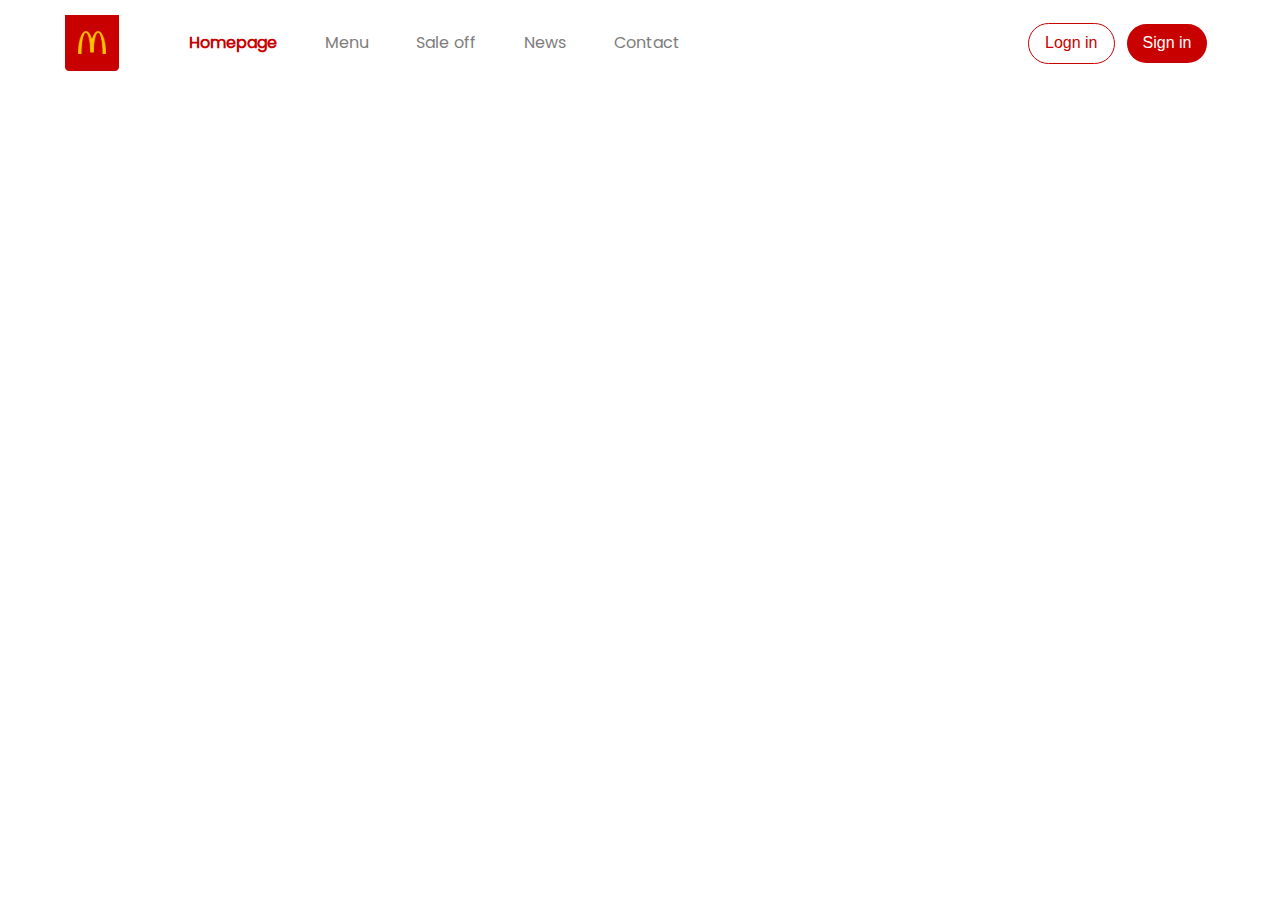
==== index.html @ e1865ab4 "start project Food_Delivery and setup and develop navigation" ====
<!DOCTYPE html>
<html lang="en">
    <head>
        <meta charset="UTF-8" />
        <meta name="viewport" content="width=device-width, initial-scale=1.0" />
        <link rel="stylesheet" href="./styles/main.css" />
        <title>Food Delivery</title>
    </head>
    <body>
        <header class="header containter_site">
            <div class="container_navigation">
                <div class="logo">
                    <a href="index.html">
                        <img src="./images/lgo.svg" alt="">
                    </a>
                </div>
                <nav class="menu">
                    <ul>
                        <li><a href="#">Homepage</a></li>
                        <li><a href="#">Menu</a></li>
                        <li><a href="#">Sale off</a></li>
                        <li><a href="#">News</a></li>
                        <li><a href="#">Contact</a></li>
                    </ul>
                    <div class="menu_mobile">
                        <input type="checkbox" id="menu_checkbox" hidden >
                        <label for="menu_checkbox">
                            <div class="menu_icon">
                                <img src="./images/Burger.svg" alt="">
                            </div>
                            <div class="menu_icon">
                                <img  width="35" height="35"  src="./images/cross .svg" alt="">
                            </div>
                            <ul>
                                <li><a href="#">Homepage</a></li>
                                <li><a href="#">Menu</a></li>
                                <li><a href="#">Sale off</a></li>
                                <li><a href="#">News</a></li>
                                <li><a href="#">Contact</a></li>
                            </ul>
                        </label>
                    </div>
                </nav>
                <div class="lognIn_container">
                    <button><a href="#">Logn in</a></button>
                    <button><a href="#">Sign in</a></button>
                </div>
            </div>

            
        </header>
        <main class="main">

        </main>
        <footer class="footer">

        </footer>
    </body>
</html>
---- styles/main.css ----
@import url(../fonts/Poppins/font.css);
@import url(./reset.css);
@import url(./variables.css);
@import url(./header.css);
@import url(./media..css);
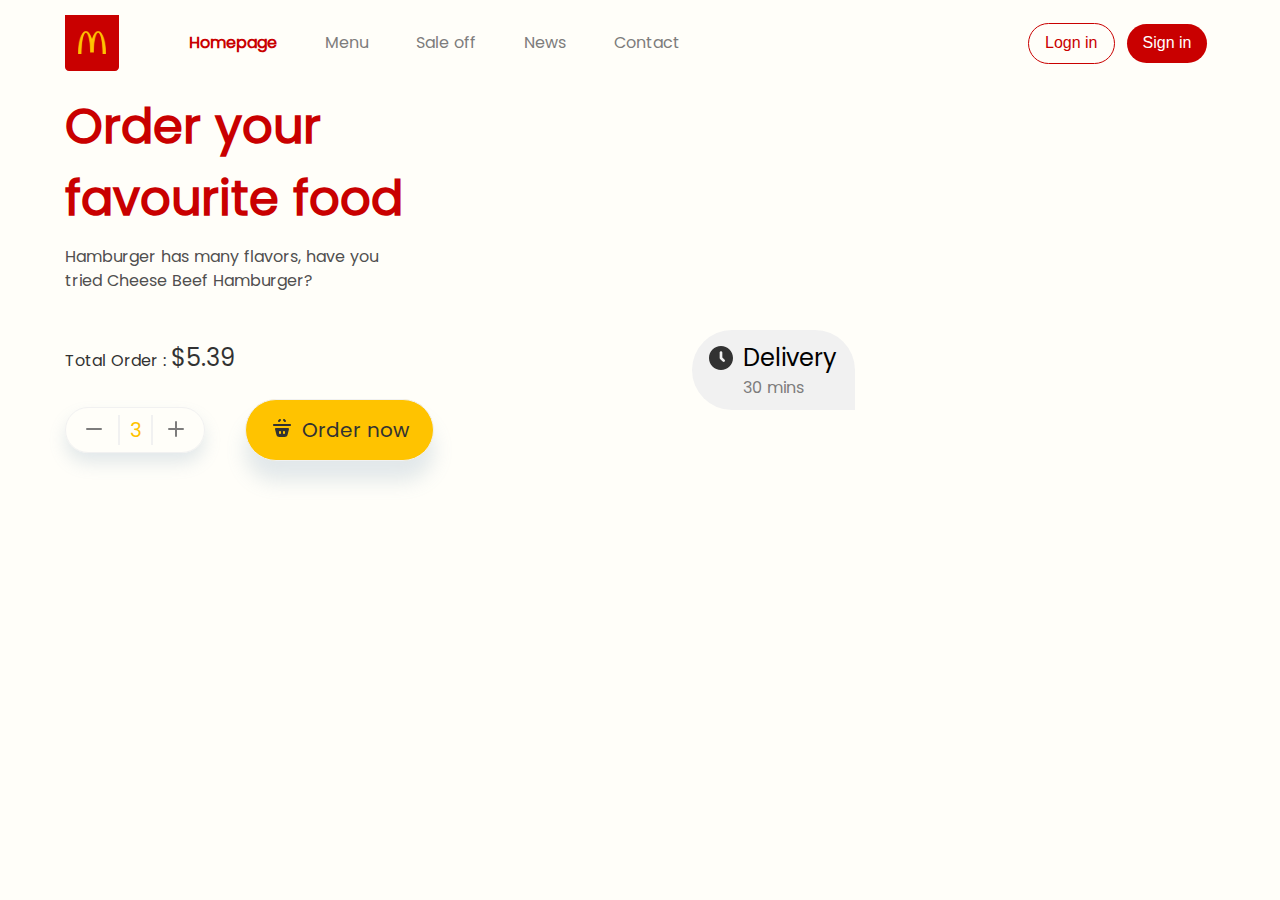
==== commit 2880f6f0: "develop header-main" ====
--- a/index.html
+++ b/index.html
@@ -11,7 +11,7 @@
             <div class="container_navigation">
                 <div class="logo">
                     <a href="index.html">
-                        <img src="./images/lgo.svg" alt="">
+                        <img src="./images/lgo.svg" alt="" />
                     </a>
                 </div>
                 <nav class="menu">
@@ -23,13 +23,17 @@
                         <li><a href="#">Contact</a></li>
                     </ul>
                     <div class="menu_mobile">
-                        <input type="checkbox" id="menu_checkbox" hidden >
+                        <input type="checkbox" id="menu_checkbox" hidden />
                         <label for="menu_checkbox">
                             <div class="menu_icon">
-                                <img src="./images/Burger.svg" alt="">
+                                <img src="./images/Burger.svg" alt="" />
                             </div>
                             <div class="menu_icon">
-                                <img  width="35" height="35"  src="./images/cross .svg" alt="">
+                                <img
+                                    width="35"
+                                    height="35"
+                                    src="./images/cross .svg"
+                                    alt="" />
                             </div>
                             <ul>
                                 <li><a href="#">Homepage</a></li>
@@ -46,14 +50,105 @@
                     <button><a href="#">Sign in</a></button>
                 </div>
             </div>
+            <div class="hero">
+                <div class="hero_left">
+                    <div>
+                        <h1>Order your favourite food</h1>
+                        <h3>
+                            Hamburger has many flavors, have you tried Cheese Beef
+                            Hamburger?
+                        </h3>
+                    </div>
+                    <div>
+                        <div class="total-order">
+                            <h4>Total Order : <b>$5.39</b></h4>
+                        </div>
+                        <div>
+                            <div class="ammount">
+                                <button>
+                                    <img
+                                        width="24px"
+                                        height="24px"
+                                        src="./images/minus.svg"
+                                        alt="" />
+                                </button>
+                                <h6>3</h6>
+                                <button>
+                                    <img
+                                        width="24px"
+                                        height="24px"
+                                        src="./images/plus.svg"
+                                        alt="" />
+                                </button>
+                            </div>
+                            <div class="order-now">
+                                <div>
+                                    <img
+                                        width="24px"
+                                        height="24px"
+                                        src="./images/Shopping Basket.svg"
+                                        alt="" />
+                                </div>
+                                <div><h6>Order now</h6></div>
+                            </div>
+                        </div>
+                    </div>
+                </div>
 
-            
+                <div class="hero_right">
+                    <div><img src="./images/big_burger.svg" alt="" /></div>
+                    <div class="delivery">
+                        <div>
+                            <div>
+                                <img
+                                    width="24px"
+                                    height="24px"
+                                    src="./images/Shape.svg"
+                                    alt="" />
+                            </div>
+                            <h4>Delivery</h4>
+                            <h6>30 mins</h6>
+                        </div>
+                    </div>
+                </div>
+
+                <div class="mobile_header">
+                    <div class="total-order">
+                        <h4>Total Order : <b>$5.39</b></h4>
+                    </div>
+                    <div>
+                        <div class="ammount">
+                            <button>
+                                <img
+                                    width="24px"
+                                    height="24px"
+                                    src="./images/minus.svg"
+                                    alt="" />
+                            </button>
+                            <h6>3</h6>
+                            <button>
+                                <img
+                                    width="24px"
+                                    height="24px"
+                                    src="./images/plus.svg"
+                                    alt="" />
+                            </button>
+                        </div>
+                        <div class="order-now">
+                            <div>
+                                <img
+                                    width="24px"
+                                    height="24px"
+                                    src="./images/Shopping Basket.svg"
+                                    alt="" />
+                            </div>
+                            <div><h6>Order now</h6></div>
+                        </div>
+                    </div>
+                </div>
+            </div>
         </header>
-        <main class="main">
-
-        </main>
-        <footer class="footer">
-
-        </footer>
+        <main class="main"></main>
+        <footer class="footer"></footer>
     </body>
 </html>
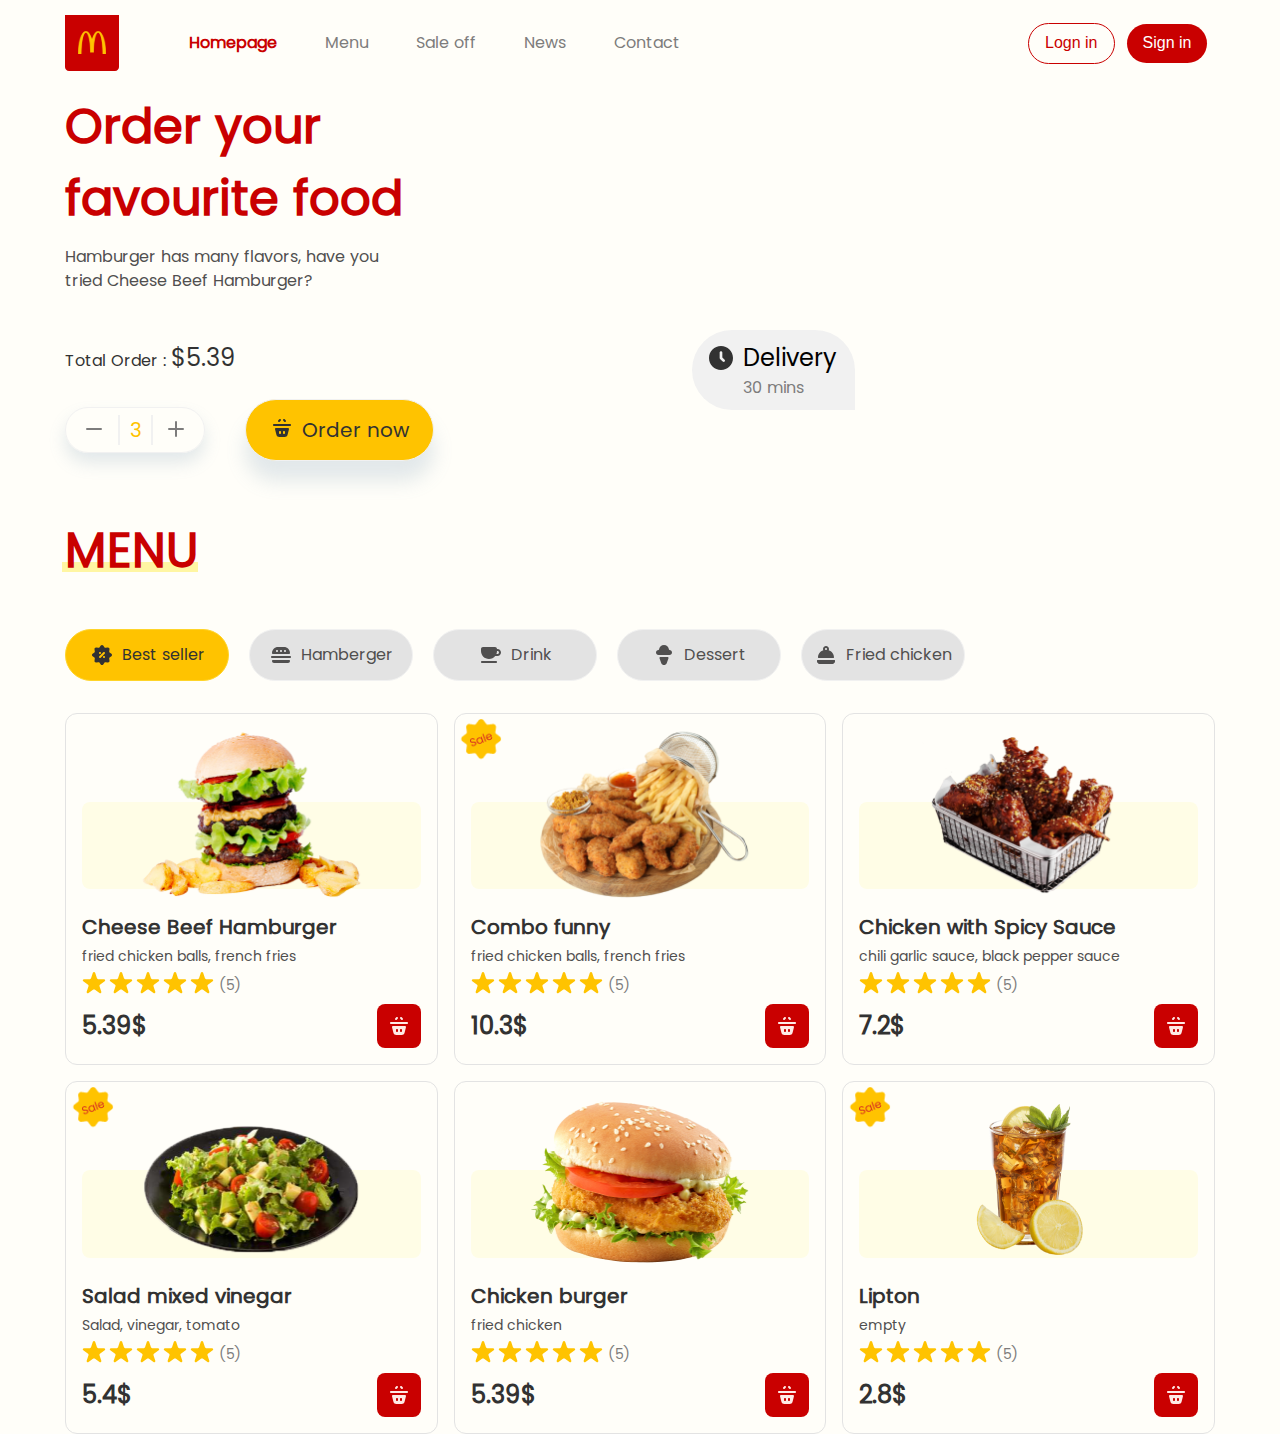
==== commit 8d61ac0e: "develop main title and food_carts" ====
--- a/index.html
+++ b/index.html
@@ -148,7 +148,272 @@
                 </div>
             </div>
         </header>
-        <main class="main"></main>
+
+        <main class="main containter_site">
+            <div class="main_title">
+                <h4>Menu</h4>
+                <div class="border-ef-for-main-title"></div>
+            </div>
+            <div class="main_category">
+                <div class="category_item category_item_active">
+                    <svg
+                        width="24"
+                        height="24"
+                        viewBox="0 0 24 24"
+                        fill="none"
+                        xmlns="http://www.w3.org/2000/svg">
+                        <path
+                            fill-rule="evenodd"
+                            clip-rule="evenodd"
+                            d="M13.2193 2.60795C12.607 1.80052 11.3932 1.80052 10.781 2.60795L9.40692 4.42007C9.18858 4.70802 8.83187 4.85577 8.47387 4.80655L6.22093 4.49678C5.21707 4.35876 4.35876 5.21707 4.49678 6.22092L4.80655 8.47387C4.85577 8.83187 4.70802 9.18858 4.42007 9.40692L2.60795 10.781C1.80052 11.3932 1.80052 12.607 2.60795 13.2193L4.42007 14.5933C4.70802 14.8116 4.85577 15.1683 4.80655 15.5263L4.49678 17.7793C4.35876 18.7831 5.21707 19.6415 6.22092 19.5034L8.47387 19.1937C8.83187 19.1444 9.18858 19.2922 9.40691 19.5801L10.781 21.3923C11.3932 22.1997 12.607 22.1997 13.2193 21.3923L14.5933 19.5801C14.8116 19.2922 15.1683 19.1444 15.5263 19.1937L17.7793 19.5034C18.7831 19.6415 19.6415 18.7831 19.5034 17.7793L19.1937 15.5263C19.1444 15.1683 19.2922 14.8116 19.5801 14.5933L21.3923 13.2193C22.1997 12.607 22.1997 11.3932 21.3923 10.781L19.5801 9.40692C19.2922 9.18858 19.1444 8.83187 19.1937 8.47387L19.5034 6.22092C19.6415 5.21707 18.7831 4.35876 17.7793 4.49678L15.5263 4.80655C15.1683 4.85577 14.8116 4.70802 14.5933 4.42007L13.2193 2.60795ZM14.7071 9.2929C14.3166 8.90237 13.6834 8.90237 13.2929 9.2929L9.29289 13.2929C8.90237 13.6834 8.90237 14.3166 9.29289 14.7071C9.68342 15.0976 10.3166 15.0976 10.7071 14.7071L14.7071 10.7071C15.0976 10.3166 15.0976 9.68342 14.7071 9.2929ZM10 11C9.44772 11 9 10.5523 9 10C9 9.44772 9.44772 9 10 9C10.5523 9 11 9.44772 11 10C11 10.5523 10.5523 11 10 11ZM14 15C14.5523 15 15 14.5523 15 14C15 13.4477 14.5523 13 14 13C13.4477 13 13 13.4477 13 14C13 14.5523 13.4477 15 14 15Z"
+                            fill="#323232" />
+                    </svg>
+                    <h5>Best seller</h5>
+                </div>
+                <div class="category_item">
+                    <svg
+                        width="24"
+                        height="24"
+                        viewBox="0 0 24 24"
+                        fill="none"
+                        xmlns="http://www.w3.org/2000/svg">
+                        <path
+                            d="M2 14C2 13.4477 2.44772 13 3 13H21C21.5523 13 22 13.4477 22 14C22 14.5523 21.5523 15 21 15H3C2.44772 15 2 14.5523 2 14Z"
+                            fill="#504F4F" />
+                        <path
+                            fill-rule="evenodd"
+                            clip-rule="evenodd"
+                            d="M3 10C3 6.68629 5.68629 4 9 4H15C18.3137 4 21 6.68629 21 10C21 10.5523 20.5523 11 20 11H4C3.44772 11 3 10.5523 3 10ZM9 8C9 8.55228 8.55228 9 8 9C7.44772 9 7 8.55228 7 8C7 7.44772 7.44772 7 8 7C8.55228 7 9 7.44772 9 8ZM12 9C12.5523 9 13 8.55228 13 8C13 7.44772 12.5523 7 12 7C11.4477 7 11 7.44772 11 8C11 8.55228 11.4477 9 12 9ZM17 8C17 8.55228 16.5523 9 16 9C15.4477 9 15 8.55228 15 8C15 7.44772 15.4477 7 16 7C16.5523 7 17 7.44772 17 8Z"
+                            fill="#504F4F" />
+                        <path
+                            d="M21 18C21 19.1046 20.1046 20 19 20H5C3.89543 20 3 19.1046 3 18C3 17.4477 3.44772 17 4 17H20C20.5523 17 21 17.4477 21 18Z"
+                            fill="#504F4F" />
+                    </svg>
+                    <h5>Hamberger</h5>
+                </div>
+                <div class="category_item">
+                    <svg
+                        width="24"
+                        height="24"
+                        viewBox="0 0 24 24"
+                        fill="none"
+                        xmlns="http://www.w3.org/2000/svg">
+                        <path
+                            d="M2 19C2 18.4477 2.44772 18 3 18H17C17.5523 18 18 18.4477 18 19C18 19.5523 17.5523 20 17 20H3C2.44772 20 2 19.5523 2 19Z"
+                            fill="#504F4F" />
+                        <path
+                            fill-rule="evenodd"
+                            clip-rule="evenodd"
+                            d="M4 4C2.89543 4 2 4.89543 2 6V8C2 12.4183 5.58172 16 10 16C12.5264 16 14.7793 14.8289 16.2454 13H18.5C20.433 13 22 11.433 22 9.5C22 7.567 20.433 6 18.5 6H18C18 4.89543 17.1046 4 16 4H4ZM18 8C18 9.0609 17.7935 10.0736 17.4185 11H18.5C19.3284 11 20 10.3284 20 9.5C20 8.67157 19.3284 8 18.5 8H18Z"
+                            fill="#504F4F" />
+                    </svg>
+                    <h5>Drink</h5>
+                </div>
+                <div class="category_item">
+                    <svg
+                        width="24"
+                        height="24"
+                        viewBox="0 0 24 24"
+                        fill="none"
+                        xmlns="http://www.w3.org/2000/svg">
+                        <path
+                            d="M7.50668 15.3511C7.26153 14.6974 7.74481 14 8.44301 14H15.557C16.2552 14 16.7385 14.6974 16.4933 15.3511L14.7023 20.1273C14.2799 21.2538 13.203 22 12 22C10.797 22 9.72017 21.2538 9.29777 20.1273L7.50668 15.3511Z"
+                            fill="#504F4F" />
+                        <path
+                            fill-rule="evenodd"
+                            clip-rule="evenodd"
+                            d="M16.9754 6.5007C17.0026 6.7755 17.2239 7 17.5 7C18.8807 7 20 8.11929 20 9.5C20 10.8807 18.8807 12 17.5 12H12H6.5C5.11929 12 4 10.8807 4 9.5C4 8.11929 5.11929 7 6.5 7C6.77614 7 6.99737 6.7755 7.02462 6.5007C7.27516 3.9737 9.40709 2 12 2C14.5929 2 16.7248 3.9737 16.9754 6.5007Z"
+                            fill="#504F4F" />
+                    </svg>
+                    <h5>Dessert</h5>
+                </div>
+                <div class="category_item">
+                    <svg
+                        width="24"
+                        height="24"
+                        viewBox="0 0 24 24"
+                        fill="none"
+                        xmlns="http://www.w3.org/2000/svg">
+                        <path
+                            d="M3 17.8C3 17.3582 3.35817 17 3.8 17H20.2C20.6418 17 21 17.3582 21 17.8C21 19.5673 19.5673 21 17.8 21H6.2C4.43269 21 3 19.5673 3 17.8Z"
+                            fill="#504F4F" />
+                        <path
+                            fill-rule="evenodd"
+                            clip-rule="evenodd"
+                            d="M3.8 17C3.35817 17 3 17.3582 3 17.8C3 19.5673 4.43269 21 6.2 21H17.8C19.5673 21 21 19.5673 21 17.8C21 17.3582 20.6418 17 20.2 17H3.8Z"
+                            fill="#504F4F" />
+                        <path
+                            fill-rule="evenodd"
+                            clip-rule="evenodd"
+                            d="M14.6785 7.35254C14.8842 6.94614 15 6.4866 15 6C15 4.34315 13.6569 3 12 3C10.3431 3 9 4.34315 9 6C9 6.4866 9.11585 6.94614 9.32147 7.35254C6.23647 8.32706 4 11.2119 4 14.619C4 14.8294 4.17056 15 4.38095 15H19.619C19.8294 15 20 14.8294 20 14.619C20 11.2119 17.7635 8.32706 14.6785 7.35254ZM13 6C13 6.55228 12.5523 7 12 7C11.4477 7 11 6.55228 11 6C11 5.44772 11.4477 5 12 5C12.5523 5 13 5.44772 13 6Z"
+                            fill="#504F4F" />
+                    </svg>
+                    <h5>Fried chicken</h5>
+                </div>
+            </div>
+            <div class="food_carts">
+                <div class="food_cart">
+                    <div>
+                        <img src="./images/products_img/2.png" alt="" />
+                    </div>
+                    <div>
+                        <h2>Cheese Beef Hamburger</h2>
+                        <p>fried chicken balls, french fries</p>
+                        <div>
+                            <div>
+                                <img src="./images/Star.svg" alt="" />
+                                <img src="./images/Star.svg" alt="" />
+                                <img src="./images/Star.svg" alt="" />
+                                <img src="./images/Star.svg" alt="" />
+                                <img src="./images/Star.svg" alt="" />
+                            </div>
+                            <span>(5)</span>
+                        </div>
+                        <div>
+                            <h3>5.39$</h3>
+                            <div>
+                                <img src="./images/Shopping Basket[w].svg" alt="">                                  
+                            </div>
+                        </div>
+                    </div>
+                </div>
+                <div class="food_cart">
+                    <div>
+                        <div>
+                            <img src="./images/products_img/Badge Discount.png" alt="">
+                        </div>
+                        <img src="./images/products_img/1.png" alt="" />
+                    </div>
+                    <div>
+                        <h2>Combo funny</h2>
+                        <p>fried chicken balls, french fries</p>
+                        <div>
+                            <div>
+                                <img src="./images/Star.svg" alt="" />
+                                <img src="./images/Star.svg" alt="" />
+                                <img src="./images/Star.svg" alt="" />
+                                <img src="./images/Star.svg" alt="" />
+                                <img src="./images/Star.svg" alt="" />
+                            </div>
+                            <span>(5)</span>
+                        </div>
+                        <div>
+                            <h3>10.3$</h3>
+                            <div>
+                                <img src="./images/Shopping Basket[w].svg" alt="">                                  
+                            </div>
+                        </div>
+                    </div>
+                </div>
+                <div class="food_cart">
+                    <div>
+                        <img src="./images/products_img/3.png" alt="" />
+                    </div>
+                    <div>
+                        <h2>‌Chicken with Spicy Sauce</h2>
+                        <p>chili garlic sauce, black pepper sauce</p>
+                        <div>
+                            <div>
+                                <img src="./images/Star.svg" alt="" />
+                                <img src="./images/Star.svg" alt="" />
+                                <img src="./images/Star.svg" alt="" />
+                                <img src="./images/Star.svg" alt="" />
+                                <img src="./images/Star.svg" alt="" />
+                            </div>
+                            <span>(5)</span>
+                        </div>
+                        <div>
+                            <h3>7.2$</h3>
+                            <div>
+                                <img src="./images/Shopping Basket[w].svg" alt="">                                  
+                            </div>
+                        </div>
+                    </div>
+                </div>
+                <div class="food_cart">
+                    <div>
+                        <div>
+                            <img src="./images/products_img/Badge Discount.png" alt="">
+                        </div>
+                        <img src="./images/products_img/4.png" alt="" />
+                    </div>
+                    <div>
+                        <h2>Salad mixed vinegar</h2>
+                        <p>Salad, vinegar, tomato</p>
+                        <div>
+                            <div>
+                                <img src="./images/Star.svg" alt="" />
+                                <img src="./images/Star.svg" alt="" />
+                                <img src="./images/Star.svg" alt="" />
+                                <img src="./images/Star.svg" alt="" />
+                                <img src="./images/Star.svg" alt="" />
+                            </div>
+                            <span>(5)</span>
+                        </div>
+                        <div>
+                            <h3>5.4$</h3>
+                            <div>
+                                <img src="./images/Shopping Basket[w].svg" alt="">                                  
+                            </div>
+                        </div>
+                    </div>
+                </div>
+                <div class="food_cart">
+                    <div>
+                        <img src="./images/products_img/5.png" alt="" />
+                    </div>
+                    <div>
+                        <h2>Chicken burger</h2>
+                        <p>fried chicken</p>
+                        <div>
+                            <div>
+                                <img src="./images/Star.svg" alt="" />
+                                <img src="./images/Star.svg" alt="" />
+                                <img src="./images/Star.svg" alt="" />
+                                <img src="./images/Star.svg" alt="" />
+                                <img src="./images/Star.svg" alt="" />
+                            </div>
+                            <span>(5)</span>
+                        </div>
+                        <div>
+                            <h3>5.39$</h3>
+                            <div>
+                                <img src="./images/Shopping Basket[w].svg" alt="">                                  
+                            </div>
+                        </div>
+                    </div>
+                </div>
+                <div class="food_cart">
+                    <div>
+                        <div>
+                            <img src="./images/products_img/Badge Discount.png" alt="">
+                        </div>
+                        <img src="./images/products_img/6.png" alt="" />
+                    </div>
+                    <div>
+                        <h2>Lipton</h2>
+                        <p>empty</p>
+                        <div>
+                            <div>
+                                <img src="./images/Star.svg" alt="" />
+                                <img src="./images/Star.svg" alt="" />
+                                <img src="./images/Star.svg" alt="" />
+                                <img src="./images/Star.svg" alt="" />
+                                <img src="./images/Star.svg" alt="" />
+                            </div>
+                            <span>(5)</span>
+                        </div>
+                        <div>
+                            <h3>2.8$</h3>
+                            <div>
+                                <img src="./images/Shopping Basket[w].svg" alt="">                                  
+                            </div>
+                        </div>
+                    </div>
+                </div>
+            </div>
+        </main>
+
         <footer class="footer"></footer>
     </body>
 </html>
--- a/styles/main.css
+++ b/styles/main.css
@@ -2,4 +2,5 @@
 @import url(./reset.css);
 @import url(./variables.css);
 @import url(./header.css);
+@import url(./main-site.css);
 @import url(./media..css);
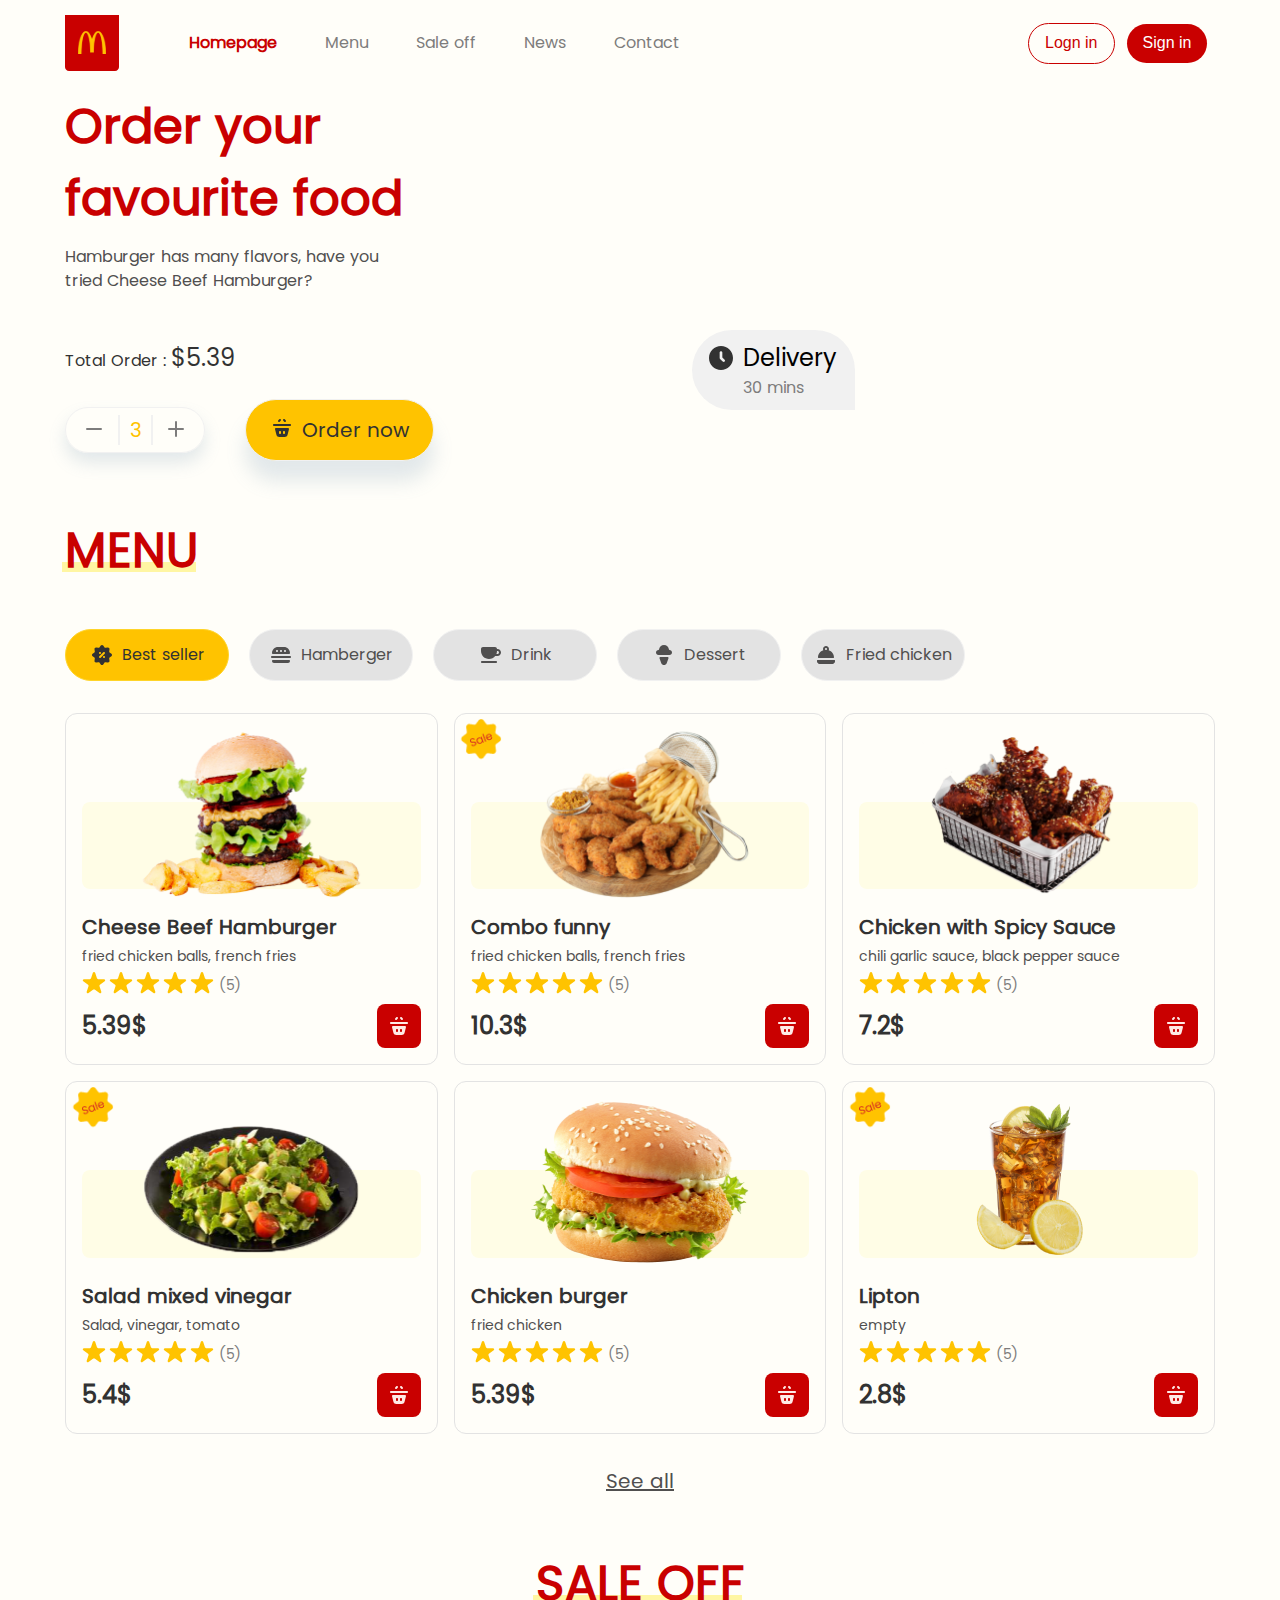
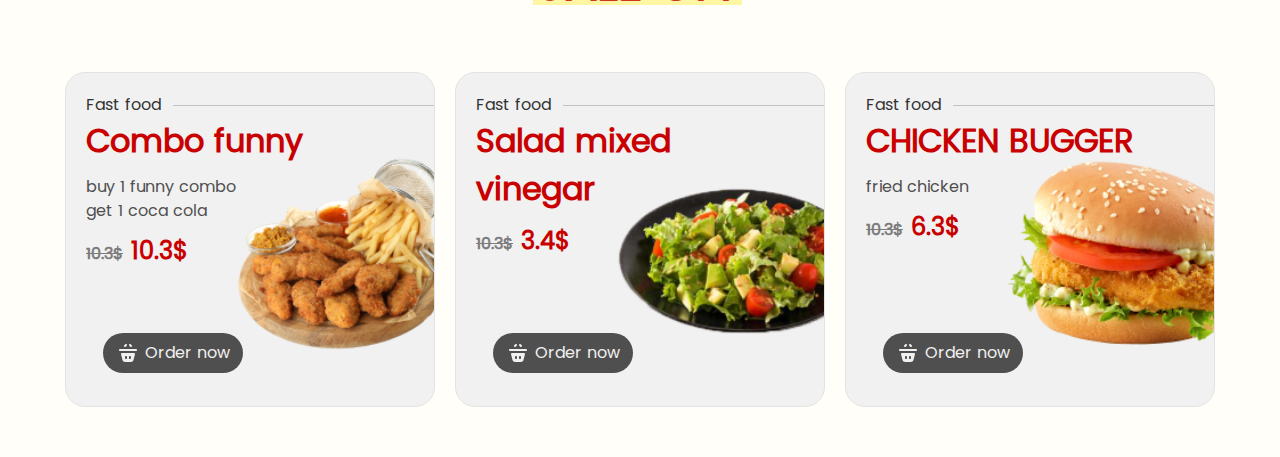
==== commit f0b4e56d: "develop sale off carts" ====
--- a/index.html
+++ b/index.html
@@ -272,7 +272,7 @@
                         <div>
                             <h3>5.39$</h3>
                             <div>
-                                <img src="./images/Shopping Basket[w].svg" alt="">                                  
+                                <img src="./images/Shopping Basket[w].svg" alt="" />
                             </div>
                         </div>
                     </div>
@@ -280,7 +280,7 @@
                 <div class="food_cart">
                     <div>
                         <div>
-                            <img src="./images/products_img/Badge Discount.png" alt="">
+                            <img src="./images/products_img/Badge Discount.png" alt="" />
                         </div>
                         <img src="./images/products_img/1.png" alt="" />
                     </div>
@@ -300,7 +300,7 @@
                         <div>
                             <h3>10.3$</h3>
                             <div>
-                                <img src="./images/Shopping Basket[w].svg" alt="">                                  
+                                <img src="./images/Shopping Basket[w].svg" alt="" />
                             </div>
                         </div>
                     </div>
@@ -325,7 +325,7 @@
                         <div>
                             <h3>7.2$</h3>
                             <div>
-                                <img src="./images/Shopping Basket[w].svg" alt="">                                  
+                                <img src="./images/Shopping Basket[w].svg" alt="" />
                             </div>
                         </div>
                     </div>
@@ -333,7 +333,7 @@
                 <div class="food_cart">
                     <div>
                         <div>
-                            <img src="./images/products_img/Badge Discount.png" alt="">
+                            <img src="./images/products_img/Badge Discount.png" alt="" />
                         </div>
                         <img src="./images/products_img/4.png" alt="" />
                     </div>
@@ -353,7 +353,7 @@
                         <div>
                             <h3>5.4$</h3>
                             <div>
-                                <img src="./images/Shopping Basket[w].svg" alt="">                                  
+                                <img src="./images/Shopping Basket[w].svg" alt="" />
                             </div>
                         </div>
                     </div>
@@ -378,7 +378,7 @@
                         <div>
                             <h3>5.39$</h3>
                             <div>
-                                <img src="./images/Shopping Basket[w].svg" alt="">                                  
+                                <img src="./images/Shopping Basket[w].svg" alt="" />
                             </div>
                         </div>
                     </div>
@@ -386,7 +386,7 @@
                 <div class="food_cart">
                     <div>
                         <div>
-                            <img src="./images/products_img/Badge Discount.png" alt="">
+                            <img src="./images/products_img/Badge Discount.png" alt="" />
                         </div>
                         <img src="./images/products_img/6.png" alt="" />
                     </div>
@@ -406,12 +406,147 @@
                         <div>
                             <h3>2.8$</h3>
                             <div>
-                                <img src="./images/Shopping Basket[w].svg" alt="">                                  
-                            </div>
-                        </div>
-                    </div>
-                </div>
-            </div>
+                                <img src="./images/Shopping Basket[w].svg" alt="" />
+                            </div>
+                        </div>
+                    </div>
+                </div>
+            </div>
+            <div class="see_all">See all</div>
+            <div class="main_title sale_off_title">
+                <h4>Sale off</h4>
+                <div class="border-ef-for-main-title"></div>
+            </div>
+            <div class="sale-off-carts">
+                <div class="sale-off-cart">
+                    <div class="info">
+                        <div>
+                            <h5>Fast food</h5>
+                            <div></div>
+                        </div>
+                        <h4>Combo funny</h4>
+                        <p>buy 1 funny combo get 1 coca cola</p>
+                        <div>
+                            <del>10.3$</del>
+                            <span>10.3$</span>
+                        </div>
+                    </div>
+                    <div class="img">
+                        <img src="./images/products_img/1.png" alt="" />
+                    </div>
+                    <div class="btn">
+                        <button>
+                            <svg
+                                width="24"
+                                height="24"
+                                viewBox="0 0 24 24"
+                                fill="none"
+                                xmlns="http://www.w3.org/2000/svg">
+                                <path
+                                    fill-rule="evenodd"
+                                    clip-rule="evenodd"
+                                    d="M5.9963 12C5.344 12 4.86633 12.6144 5.02717 13.2466L6.42488 18.7398C6.76319 20.0693 7.96032 21 9.33225 21H14.6652C16.0383 21 17.2362 20.0678 17.5734 18.7367L18.9644 13.2456C19.1245 12.6137 18.6469 12 17.9951 12H5.9963ZM9 16C9 15.4477 9.44771 15 10 15C10.5523 15 11 15.4477 11 16V17C11 17.5523 10.5523 18 10 18C9.44771 18 9 17.5523 9 17V16ZM13 16C13 15.4477 13.4477 15 14 15C14.5523 15 15 15.4477 15 16V17C15 17.5523 14.5523 18 14 18C13.4477 18 13 17.5523 13 17V16Z"
+                                    fill="#FFEAE6" />
+                                <path
+                                    d="M3 9C3 8.44772 3.44772 8 4 8H20C20.5523 8 21 8.44772 21 9C21 9.55228 20.5523 10 20 10H4C3.44772 10 3 9.55228 3 9Z"
+                                    fill="#FFEAE6" />
+                                <path
+                                    fill-rule="evenodd"
+                                    clip-rule="evenodd"
+                                    d="M10.7071 4.70711C11.0976 4.31658 11.0976 3.68342 10.7071 3.29289C10.3166 2.90237 9.68342 2.90237 9.29289 3.29289L8.29289 4.29289C7.90237 4.68342 7.90237 5.31658 8.29289 5.70711C8.68342 6.09763 9.31658 6.09763 9.70711 5.70711L10.7071 4.70711ZM13.2929 4.70711C12.9024 4.31658 12.9024 3.68342 13.2929 3.29289C13.6834 2.90237 14.3166 2.90237 14.7071 3.29289L15.7071 4.29289C16.0976 4.68342 16.0976 5.31658 15.7071 5.70711C15.3166 6.09763 14.6834 6.09763 14.2929 5.70711L13.2929 4.70711Z"
+                                    fill="#FFEAE6" />
+                            </svg>
+                            <h6>Order now</h6>
+                        </button>
+                    </div>
+                </div>
+                <div class="sale-off-cart">
+                    <div class="info">
+                        <div>
+                            <h5>Fast food</h5>
+                            <div></div>
+                        </div>
+                        <h4>Salad mixed vinegar</h4>
+                        <p></p>
+                        <div>
+                            <del>10.3$</del>
+                            <span>3.4$</span>
+                        </div>
+                    </div>
+                    <div class="img">
+                        <img src="./images/products_img/4.png" alt="" />
+                    </div>
+                    <div class="btn">
+                        <button>
+                            <svg
+                                width="24"
+                                height="24"
+                                viewBox="0 0 24 24"
+                                fill="none"
+                                xmlns="http://www.w3.org/2000/svg">
+                                <path
+                                    fill-rule="evenodd"
+                                    clip-rule="evenodd"
+                                    d="M5.9963 12C5.344 12 4.86633 12.6144 5.02717 13.2466L6.42488 18.7398C6.76319 20.0693 7.96032 21 9.33225 21H14.6652C16.0383 21 17.2362 20.0678 17.5734 18.7367L18.9644 13.2456C19.1245 12.6137 18.6469 12 17.9951 12H5.9963ZM9 16C9 15.4477 9.44771 15 10 15C10.5523 15 11 15.4477 11 16V17C11 17.5523 10.5523 18 10 18C9.44771 18 9 17.5523 9 17V16ZM13 16C13 15.4477 13.4477 15 14 15C14.5523 15 15 15.4477 15 16V17C15 17.5523 14.5523 18 14 18C13.4477 18 13 17.5523 13 17V16Z"
+                                    fill="#FFEAE6" />
+                                <path
+                                    d="M3 9C3 8.44772 3.44772 8 4 8H20C20.5523 8 21 8.44772 21 9C21 9.55228 20.5523 10 20 10H4C3.44772 10 3 9.55228 3 9Z"
+                                    fill="#FFEAE6" />
+                                <path
+                                    fill-rule="evenodd"
+                                    clip-rule="evenodd"
+                                    d="M10.7071 4.70711C11.0976 4.31658 11.0976 3.68342 10.7071 3.29289C10.3166 2.90237 9.68342 2.90237 9.29289 3.29289L8.29289 4.29289C7.90237 4.68342 7.90237 5.31658 8.29289 5.70711C8.68342 6.09763 9.31658 6.09763 9.70711 5.70711L10.7071 4.70711ZM13.2929 4.70711C12.9024 4.31658 12.9024 3.68342 13.2929 3.29289C13.6834 2.90237 14.3166 2.90237 14.7071 3.29289L15.7071 4.29289C16.0976 4.68342 16.0976 5.31658 15.7071 5.70711C15.3166 6.09763 14.6834 6.09763 14.2929 5.70711L13.2929 4.70711Z"
+                                    fill="#FFEAE6" />
+                            </svg>
+                            <h6>Order now</h6>
+                        </button>
+                    </div>
+                </div>
+                <div class="sale-off-cart">
+                    <div class="info">
+                        <div>
+                            <h5>Fast food</h5>
+                            <div></div>
+                        </div>
+                        <h4>CHICKEN BUGGER</h4>
+                        <p>fried chicken</p>
+                        <div>
+                            <del>10.3$</del>
+                            <span>6.3$</span>
+                        </div>
+                    </div>
+                    <div class="img">
+                        <img src="./images/products_img/5.png" alt="" />
+                    </div>
+                    <div class="btn">
+                        <button>
+                            <svg
+                                width="24"
+                                height="24"
+                                viewBox="0 0 24 24"
+                                fill="none"
+                                xmlns="http://www.w3.org/2000/svg">
+                                <path
+                                    fill-rule="evenodd"
+                                    clip-rule="evenodd"
+                                    d="M5.9963 12C5.344 12 4.86633 12.6144 5.02717 13.2466L6.42488 18.7398C6.76319 20.0693 7.96032 21 9.33225 21H14.6652C16.0383 21 17.2362 20.0678 17.5734 18.7367L18.9644 13.2456C19.1245 12.6137 18.6469 12 17.9951 12H5.9963ZM9 16C9 15.4477 9.44771 15 10 15C10.5523 15 11 15.4477 11 16V17C11 17.5523 10.5523 18 10 18C9.44771 18 9 17.5523 9 17V16ZM13 16C13 15.4477 13.4477 15 14 15C14.5523 15 15 15.4477 15 16V17C15 17.5523 14.5523 18 14 18C13.4477 18 13 17.5523 13 17V16Z"
+                                    fill="#FFEAE6" />
+                                <path
+                                    d="M3 9C3 8.44772 3.44772 8 4 8H20C20.5523 8 21 8.44772 21 9C21 9.55228 20.5523 10 20 10H4C3.44772 10 3 9.55228 3 9Z"
+                                    fill="#FFEAE6" />
+                                <path
+                                    fill-rule="evenodd"
+                                    clip-rule="evenodd"
+                                    d="M10.7071 4.70711C11.0976 4.31658 11.0976 3.68342 10.7071 3.29289C10.3166 2.90237 9.68342 2.90237 9.29289 3.29289L8.29289 4.29289C7.90237 4.68342 7.90237 5.31658 8.29289 5.70711C8.68342 6.09763 9.31658 6.09763 9.70711 5.70711L10.7071 4.70711ZM13.2929 4.70711C12.9024 4.31658 12.9024 3.68342 13.2929 3.29289C13.6834 2.90237 14.3166 2.90237 14.7071 3.29289L15.7071 4.29289C16.0976 4.68342 16.0976 5.31658 15.7071 5.70711C15.3166 6.09763 14.6834 6.09763 14.2929 5.70711L13.2929 4.70711Z"
+                                    fill="#FFEAE6" />
+                            </svg>
+                            <h6>Order now</h6>
+                        </button>
+                    </div>
+                </div>
+            </div>
+
+            
         </main>
 
         <footer class="footer"></footer>
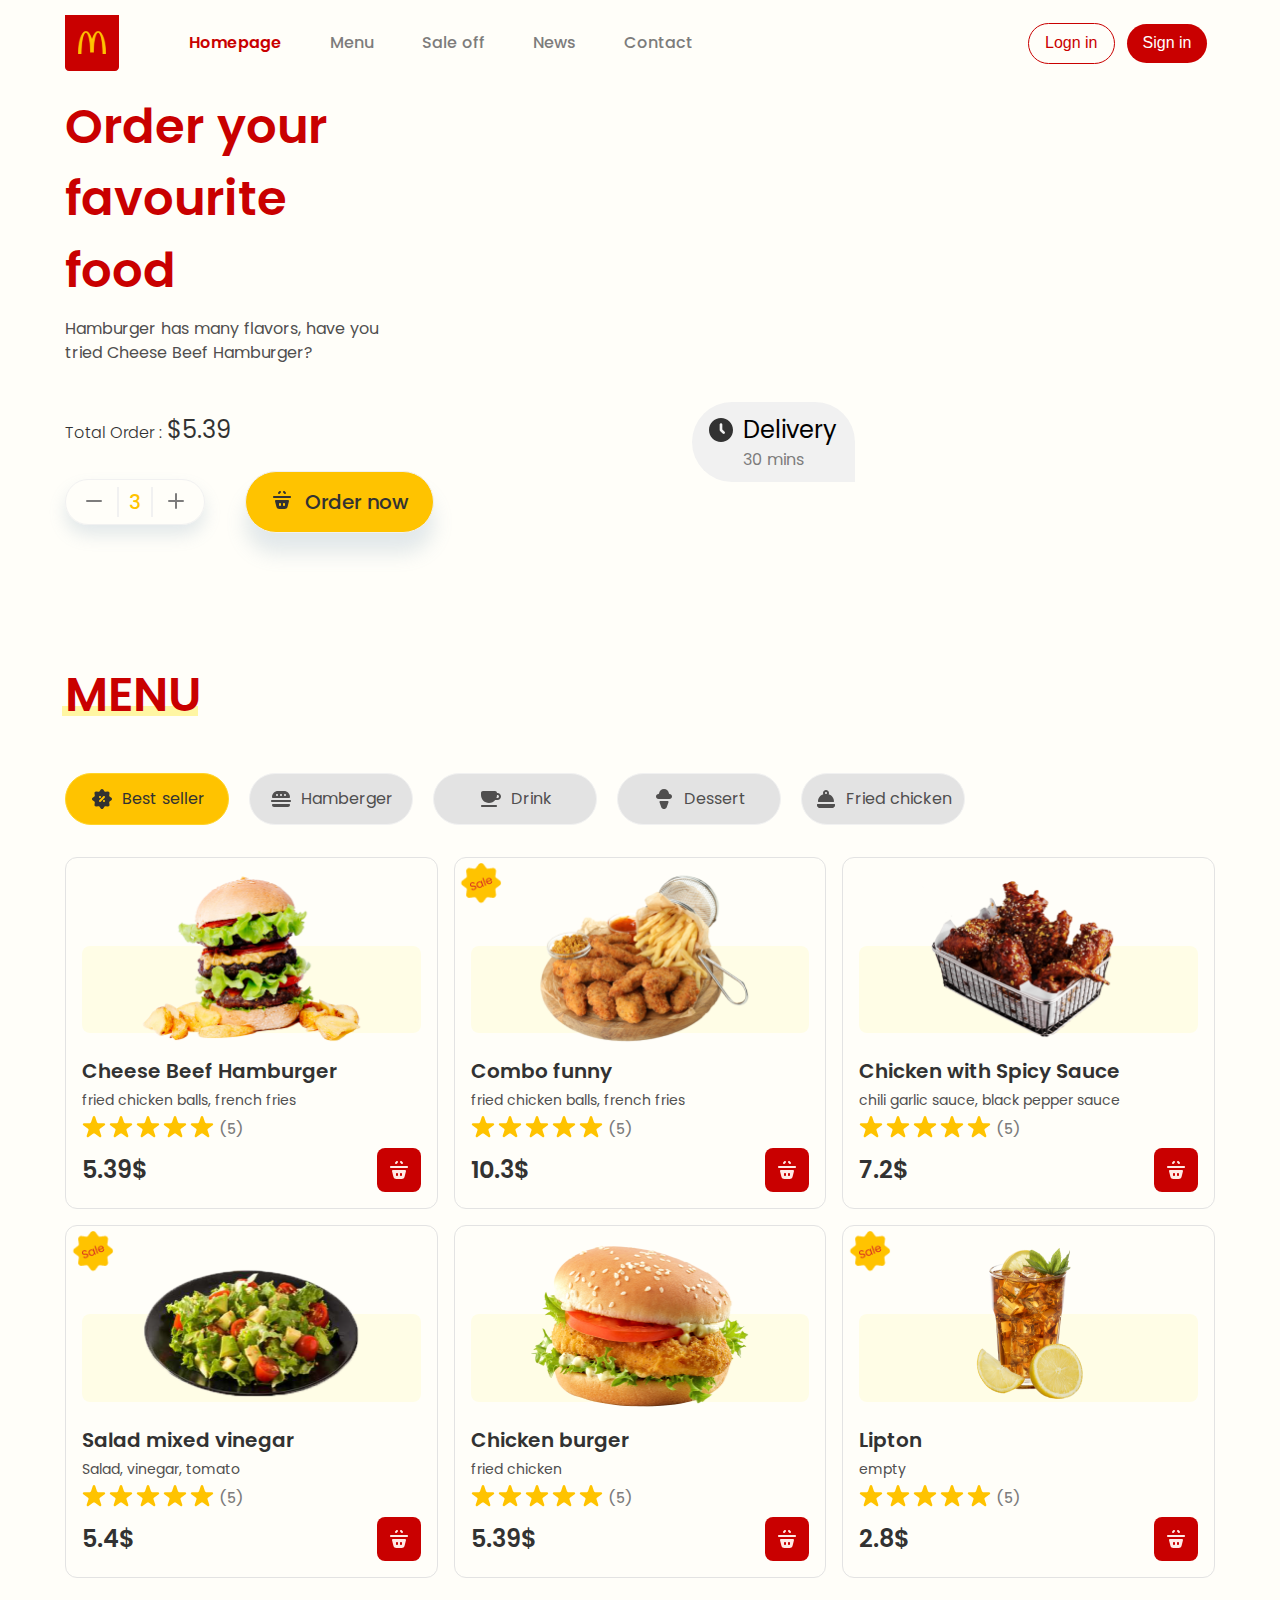
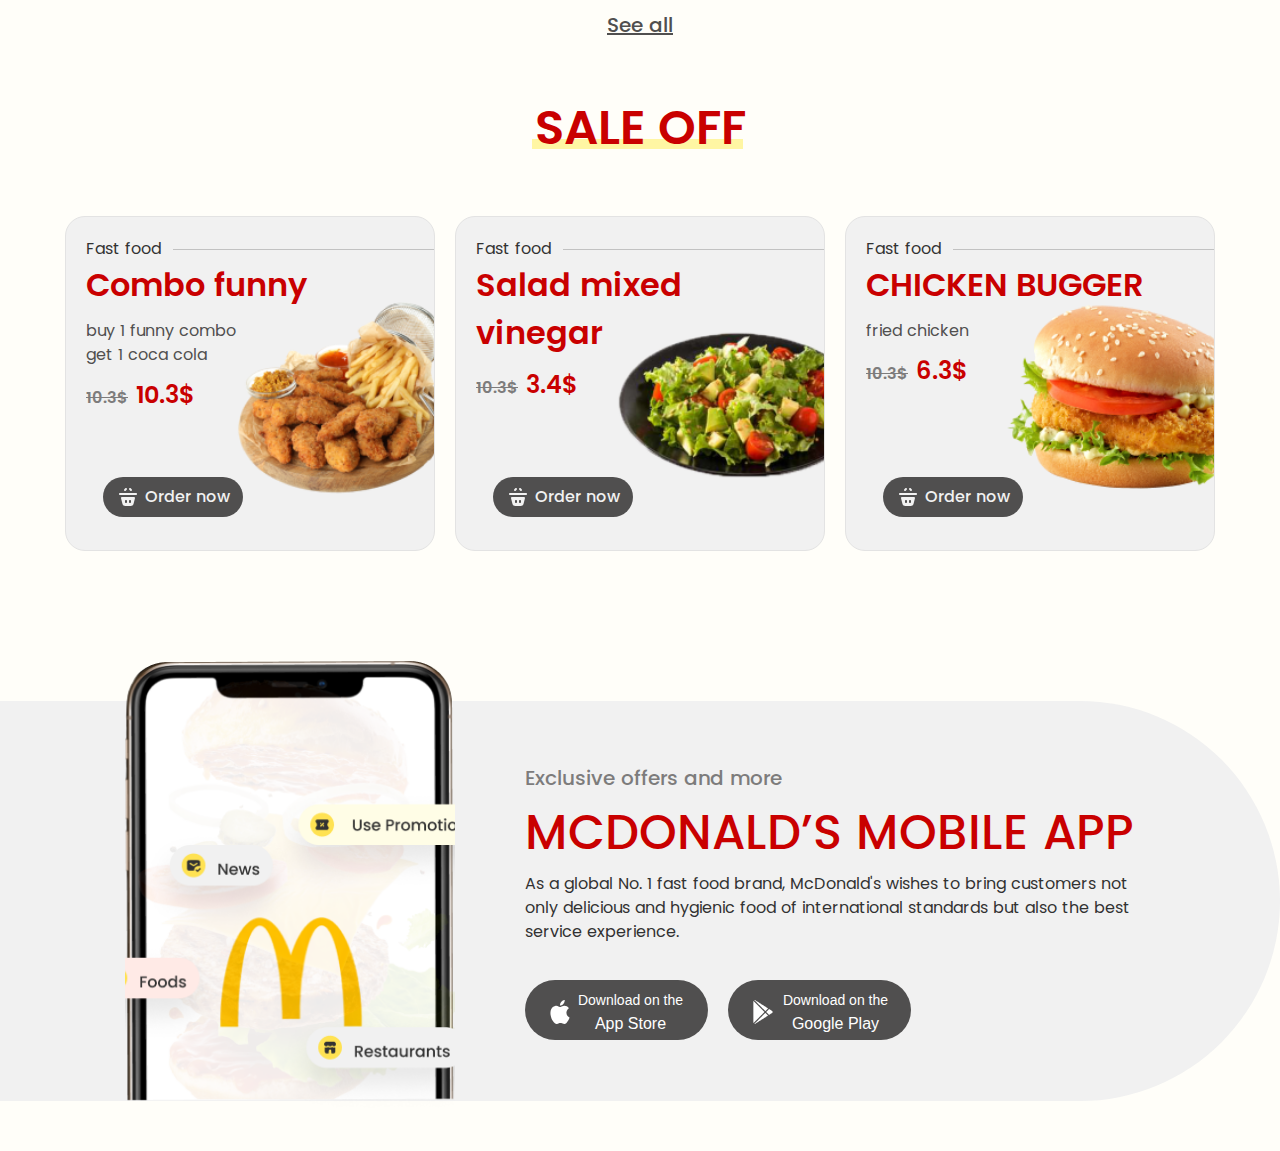
==== commit 1838716b: "develop mobile app section" ====
--- a/index.html
+++ b/index.html
@@ -148,7 +148,6 @@
                 </div>
             </div>
         </header>
-
         <main class="main containter_site">
             <div class="main_title">
                 <h4>Menu</h4>
@@ -545,9 +544,64 @@
                     </div>
                 </div>
             </div>
+        </main>
 
-            
-        </main>
+        <div class="mobile">
+            <div class="img">
+                <img src="./images/Group 22.png" alt="" />
+            </div>
+            <div class="info">
+                <h6>Exclusive offers and more</h6>
+                <h1>MCDONALD’S MOBILE APP</h1>
+                <p>
+                    As a global No. 1 fast food brand, McDonald's wishes to bring
+                    customers not only delicious and hygienic food of international
+                    standards but also the best service experience.
+                </p>
+                <div>
+                    <button>
+                        <svg
+                            width="20"
+                            height="24"
+                            viewBox="0 0 20 24"
+                            fill="none"
+                            xmlns="http://www.w3.org/2000/svg">
+                            <path
+                                d="M6.26095 5.86114C7.10817 5.84215 7.82904 6.12733 8.552 6.40364C8.78629 6.49307 9.01933 6.5863 9.25027 6.68501C9.85985 6.9453 10.459 6.9377 11.074 6.67911C11.8183 6.36609 12.5584 6.01554 13.3604 5.88898C15.5574 5.54222 17.3991 6.18765 18.8165 7.95479C18.9328 8.09948 18.9517 8.19187 18.7701 8.32011C17.8338 8.98073 17.1083 9.8295 16.7443 10.9297C16.1372 12.766 16.374 14.4893 17.566 16.0379C18.0735 16.6972 18.7207 17.1929 19.4721 17.5426C19.6198 17.6114 19.5533 17.6966 19.5261 17.7818C19.2454 18.669 18.8672 19.514 18.3936 20.3108C17.8421 21.2385 17.2556 22.145 16.4941 22.9179C15.38 24.0489 14.1608 24.2632 12.7182 23.5966C12.2304 23.3714 11.7401 23.1528 11.2033 23.071C10.2473 22.9255 9.3327 23.0638 8.45452 23.4713C7.9989 23.6827 7.53366 23.8654 7.03537 23.9573C6.21074 24.11 5.51372 23.8396 4.88448 23.3288C4.07533 22.6719 3.49211 21.8215 2.92144 20.9647C1.69056 19.1174 0.937898 17.0811 0.589805 14.8879C0.481863 14.2079 0.421616 13.5228 0.437097 12.8348C0.466383 11.5304 0.683941 10.264 1.29645 9.09716C2.11564 7.53758 3.34609 6.47662 5.05601 6.02102C5.46686 5.91134 5.88692 5.84679 6.26095 5.86114Z"
+                                fill="white" />
+                            <path
+                                d="M9.95352 4.88161C9.98281 3.84892 10.4116 2.84913 11.1049 1.96493C11.8735 0.984119 12.8822 0.364841 14.0884 0.0750283C14.149 0.0602635 14.2118 0.0552013 14.2729 0.0425457C14.785 -0.0646047 14.7264 0.0206094 14.7239 0.4239C14.7159 1.6865 14.2867 2.80188 13.511 3.77973C12.7864 4.69304 11.8684 5.30557 10.7074 5.50637C10.6392 5.51818 10.5694 5.52789 10.5003 5.52746C9.85688 5.52493 9.97737 5.64094 9.95352 4.88161Z"
+                                fill="white" />
+                        </svg>
+                        <span>Download on the</span>
+                        <h5>App Store</h5>
+                    </button>
+                    <button>
+                        <svg
+                            width="24"
+                            height="24"
+                            viewBox="0 0 24 24"
+                            fill="none"
+                            xmlns="http://www.w3.org/2000/svg">
+                            <path
+                                d="M4.27567 0.248037C4.60397 0.458145 4.9326 0.668253 5.26091 0.878362C5.28681 0.90623 5.31552 0.929402 5.35515 0.933785C5.47031 1.03023 5.60139 1.10256 5.73152 1.17615C6.00772 1.36778 6.29202 1.54658 6.58195 1.71629C6.65528 1.77704 6.73299 1.83089 6.82162 1.86784C6.89777 1.93924 6.98765 1.9884 7.08128 2.03161C7.40615 2.25706 7.74102 2.46717 8.07931 2.67133C8.11333 2.70233 8.14703 2.73395 8.19478 2.74241C8.2856 2.82288 8.39202 2.87831 8.49719 2.93655C8.65198 3.04583 8.8074 3.15354 8.97623 3.24059C8.98591 3.2694 9.01056 3.27285 9.03553 3.27535C9.1407 3.3696 9.26553 3.43348 9.38787 3.50112C9.72086 3.72907 10.0607 3.94638 10.4084 4.15148C10.5644 4.25262 10.7201 4.35376 10.8762 4.45521C11.1624 4.6362 11.4489 4.8175 11.735 4.99849C11.8118 5.06393 11.8964 5.11654 11.9884 5.15725C12.0615 5.22488 12.1435 5.2778 12.2365 5.31318C12.5533 5.53613 12.8797 5.74436 13.2159 5.93693C13.2702 5.98922 13.3301 6.03306 13.4019 6.05843C13.4849 6.13546 13.5854 6.18462 13.6821 6.23973C13.8207 6.32803 13.9592 6.41633 14.0975 6.50463C14.1346 6.52686 14.1721 6.54878 14.2092 6.57102C14.3113 6.65525 14.4196 6.72946 14.5413 6.78206C14.8696 7.01315 15.2113 7.22326 15.5533 7.43274C15.5733 7.44433 15.5936 7.45591 15.6136 7.46719C15.7484 7.55455 15.8832 7.6416 16.018 7.72896C16.3073 7.92435 16.6004 8.11348 16.9028 8.28758C16.9549 8.32641 17.0073 8.36492 17.0594 8.40375C17.0139 8.45573 16.9683 8.50802 16.9228 8.56C16.8294 8.65269 16.7358 8.74568 16.6425 8.83837C16.582 8.87751 16.5339 8.92949 16.4918 8.98742C16.3635 9.0967 16.2405 9.2113 16.131 9.33969C16.0842 9.36849 16.0464 9.40638 16.0177 9.45335C15.8994 9.57171 15.7815 9.69039 15.6632 9.80875C15.6164 9.83756 15.5786 9.87545 15.5499 9.92242C15.4113 10.0257 15.2978 10.1551 15.1823 10.2819C15.1405 10.3041 15.1086 10.3361 15.0865 10.378C14.9457 10.487 14.8278 10.6185 14.7085 10.7494C14.667 10.791 14.6255 10.8327 14.584 10.8743C14.5425 10.9122 14.4998 10.9485 14.4595 10.9877C14.3094 11.1345 14.3097 11.1348 14.1518 10.9955C14.08 10.9031 13.9979 10.8211 13.9059 10.7488C13.8319 10.6745 13.7579 10.6003 13.684 10.5261C13.6122 10.4338 13.5301 10.3514 13.4381 10.2794C13.3641 10.2052 13.2901 10.131 13.2162 10.0567C13.1444 9.96438 13.0623 9.88202 12.9702 9.81C12.8963 9.73579 12.8223 9.66158 12.7484 9.58737C12.6766 9.495 12.5945 9.41265 12.5024 9.34063C12.4285 9.26641 12.3545 9.1922 12.2805 9.11799C12.2088 9.02562 12.1267 8.94327 12.0346 8.87125C11.9607 8.79704 11.8867 8.72283 11.8127 8.64861C11.741 8.55624 11.6589 8.47389 11.5668 8.40187C11.4929 8.32766 11.4189 8.25345 11.3449 8.17924C11.2732 8.08686 11.1911 8.00451 11.099 7.93249C11.025 7.85828 10.9511 7.78407 10.8771 7.70986C10.8053 7.61749 10.7233 7.53513 10.6312 7.46312C10.5572 7.3889 10.4833 7.31469 10.4093 7.24048C10.3375 7.14811 10.2555 7.06576 10.1634 6.99374C10.1007 6.9308 10.0382 6.86817 9.97552 6.80523C9.89219 6.70159 9.79888 6.60828 9.69558 6.52436C9.62162 6.45015 9.54765 6.37594 9.47369 6.30173C9.40191 6.20935 9.31983 6.127 9.22777 6.05498C9.15381 5.98077 9.07984 5.90656 9.00588 5.83235C8.9341 5.73998 8.85202 5.65794 8.75996 5.5856C8.686 5.51139 8.61203 5.43718 8.53807 5.36297C8.46629 5.2706 8.38421 5.18825 8.29215 5.11623C8.21819 5.04202 8.14422 4.9678 8.07026 4.89359C7.99848 4.80122 7.9164 4.71887 7.82434 4.64685C7.75038 4.57264 7.67641 4.49843 7.60245 4.42421C7.53067 4.33184 7.4486 4.24949 7.35653 4.17747C7.28257 4.10326 7.2086 4.02905 7.13464 3.95484C7.06286 3.86246 6.98079 3.78011 6.88872 3.70809C6.81476 3.63388 6.74079 3.55967 6.66683 3.48546C6.59505 3.39309 6.51298 3.31073 6.42091 3.23872C6.34695 3.1645 6.27298 3.09029 6.19902 3.01608C6.12724 2.92371 6.04517 2.84136 5.9531 2.76934C5.87914 2.69513 5.80518 2.62092 5.73121 2.5467C5.65943 2.45433 5.57736 2.37198 5.48529 2.29996C5.41133 2.22575 5.33737 2.15154 5.2634 2.07733C5.19162 1.98495 5.10955 1.9026 5.01748 1.83058C4.94352 1.75637 4.86956 1.68216 4.79559 1.60795C4.72381 1.51558 4.64174 1.43322 4.54967 1.3612C4.47571 1.28699 4.40175 1.21278 4.32778 1.13857C4.256 1.0462 4.17393 0.963846 4.08186 0.891826C4.0079 0.817615 3.93394 0.743404 3.85997 0.669193C3.78819 0.57682 3.70612 0.494781 3.61436 0.422762C3.5404 0.348551 3.46644 0.274339 3.39248 0.200128C3.3569 0.138129 3.30135 0.0964831 3.233 0.052019C3.54259 -0.0353435 3.82876 -0.0184346 4.09934 0.146897C4.15832 0.185411 4.21762 0.215785 4.27567 0.248037Z"
+                                fill="white" />
+                            <path
+                                d="M4.79621 23.4214C4.62269 23.5325 4.44949 23.6437 4.27597 23.7545C4.2226 23.7733 4.1761 23.8024 4.13803 23.845C4.03442 23.8882 3.9305 23.9314 3.82689 23.9747C3.786 23.9803 3.74512 23.9862 3.70424 23.9919C3.58565 24.0072 3.46768 23.9997 3.35034 23.9794C3.29011 23.969 3.24704 23.9512 3.30883 23.8864C3.35783 23.8547 3.39871 23.8153 3.42867 23.7649C3.53197 23.6612 3.63496 23.5579 3.73825 23.4542C3.80098 23.4113 3.85372 23.3587 3.89648 23.2958C3.99978 23.1922 4.10277 23.0888 4.20606 22.9852C4.26879 22.9423 4.32153 22.8897 4.36429 22.8267C4.46759 22.7231 4.57057 22.6198 4.67387 22.5161C4.7366 22.4732 4.78934 22.4206 4.8321 22.3577C4.94851 22.2412 5.06522 22.1247 5.18163 22.0082C5.23 21.9772 5.27057 21.9384 5.29991 21.8886C5.40321 21.785 5.50651 21.6816 5.60949 21.578C5.67222 21.5351 5.72496 21.4825 5.76772 21.4195C5.87102 21.3159 5.974 21.2126 6.0773 21.1089C6.14003 21.0663 6.19277 21.0134 6.23522 20.9505C6.33852 20.8468 6.44181 20.7435 6.5448 20.6399C6.60753 20.597 6.66027 20.5443 6.70303 20.4814C6.81943 20.3649 6.93615 20.2484 7.05256 20.132C7.10093 20.101 7.1415 20.0621 7.17084 20.0123C7.27413 19.9087 7.37743 19.8054 7.48042 19.7017C7.54315 19.6591 7.59589 19.6062 7.63833 19.5433C7.74163 19.4396 7.84493 19.3363 7.94792 19.2327C8.01065 19.1901 8.06339 19.1372 8.10583 19.0742C8.20913 18.9706 8.31243 18.8672 8.41542 18.7636C8.47814 18.7207 8.53089 18.6681 8.57364 18.6052C8.69005 18.4887 8.80677 18.3722 8.92317 18.2557C8.97154 18.2247 9.01212 18.1859 9.04145 18.1361C9.14475 18.0324 9.24805 17.9291 9.35104 17.8255C9.41376 17.7826 9.46651 17.73 9.50926 17.667C9.61256 17.5634 9.71555 17.46 9.81884 17.3564C9.88157 17.3135 9.93432 17.2609 9.97707 17.198C10.0804 17.0943 10.1834 16.991 10.2867 16.8873C10.3494 16.8444 10.4021 16.7918 10.4449 16.7289C10.5613 16.6124 10.678 16.4959 10.7944 16.3794C10.8428 16.3484 10.8834 16.3096 10.9127 16.2598C11.016 16.1562 11.1193 16.0529 11.2223 15.9492C11.285 15.9063 11.3377 15.8537 11.3805 15.7908C11.4838 15.6871 11.5868 15.5838 11.6901 15.4801C11.7528 15.4372 11.8056 15.3846 11.8483 15.3217C11.9516 15.2181 12.0546 15.1147 12.1579 15.0111C12.2206 14.9682 12.2734 14.9156 12.3161 14.8526C12.4325 14.7362 12.5492 14.6197 12.6656 14.5032C12.714 14.4722 12.7546 14.4334 12.7839 14.3836C12.8872 14.2799 12.9905 14.1766 13.0935 14.0729C13.1562 14.03 13.209 13.9774 13.2517 13.9145C13.355 13.8109 13.458 13.7075 13.5613 13.6039C13.6241 13.5613 13.6768 13.5084 13.7192 13.4454C13.8225 13.3418 13.9258 13.2385 14.0288 13.1348C14.0915 13.0922 14.144 13.0393 14.1867 12.9764C14.2729 12.8624 14.3387 12.8918 14.4317 12.9848C14.7969 13.3499 15.1523 13.7254 15.538 14.0695C15.6885 14.2201 15.8389 14.3707 15.989 14.5217C16.1363 14.6911 16.3005 14.8432 16.4665 14.9939C16.6188 15.1564 16.7723 15.3176 16.9433 15.4607C17.0582 15.5584 17.0654 15.6423 16.9131 15.7072C16.909 15.709 16.9065 15.7147 16.9034 15.7187C16.8138 15.7676 16.7205 15.8105 16.6456 15.8831C16.5651 15.9335 16.4849 15.9836 16.4044 16.0341C16.1354 16.1922 15.8701 16.3563 15.6164 16.5385C15.5917 16.5513 15.5668 16.5645 15.5421 16.5773C15.5368 16.5786 15.5324 16.5817 15.5293 16.5858C15.4123 16.6628 15.2949 16.7395 15.1779 16.8166C15.1376 16.8228 15.1058 16.8419 15.0855 16.8783C14.7566 17.0862 14.428 17.2938 14.099 17.5017C13.9677 17.5859 13.836 17.6702 13.7046 17.7541C13.6721 17.7757 13.6397 17.7973 13.6072 17.8189C13.4668 17.8872 13.3366 17.9714 13.2155 18.07C13.1054 18.1139 13.0114 18.1831 12.9206 18.2573C12.8451 18.2883 12.773 18.3252 12.7146 18.3841C12.3885 18.592 12.0627 18.7999 11.7366 19.0075C11.6495 19.0492 11.5687 19.1005 11.496 19.1647C11.4236 19.1882 11.3649 19.2336 11.3087 19.2828C11.0007 19.4597 10.7008 19.6501 10.409 19.8533C10.2536 19.935 10.1081 20.0321 9.96677 20.1354C9.95585 20.1326 9.94742 20.136 9.94149 20.1454C9.61069 20.3568 9.27114 20.5547 8.95282 20.7855C8.80208 20.8515 8.67007 20.947 8.539 21.0444C8.51029 21.0629 8.48158 21.081 8.45318 21.0995C8.31961 21.1734 8.18541 21.2458 8.06807 21.345C7.95322 21.3982 7.84899 21.4684 7.75162 21.5485C7.68858 21.5871 7.62523 21.6253 7.56219 21.6638C7.23606 21.8717 6.91025 22.0796 6.58412 22.2875C6.49861 22.3251 6.42309 22.3783 6.35225 22.4385C6.2786 22.4738 6.2065 22.5114 6.14658 22.569C5.84387 22.7375 5.55862 22.9338 5.26808 23.122C5.1164 23.2206 4.96505 23.3196 4.81337 23.4182L4.80308 23.4157L4.79621 23.4214Z"
+                                fill="white" />
+                            <path
+                                d="M2.36409 0.990706C2.38812 0.978807 2.37314 0.899899 2.43181 0.949373C2.46333 0.975989 2.49017 1.00855 2.5195 1.03799C6.12123 4.65085 9.72234 8.26402 13.3263 11.8744C13.4189 11.9674 13.4542 12.0334 13.3381 12.1224C13.2754 12.1653 13.2226 12.2182 13.1799 12.2811C13.0635 12.3976 12.9468 12.5141 12.8304 12.6306C12.782 12.6616 12.7414 12.7004 12.7121 12.7502C12.6088 12.8538 12.5055 12.9572 12.4025 13.0608C12.3398 13.1037 12.287 13.1563 12.2443 13.2193C12.1279 13.3357 12.0111 13.4522 11.8947 13.5687C11.8464 13.5997 11.8058 13.6385 11.7765 13.6883C11.6732 13.792 11.5699 13.8953 11.4669 13.9989C11.4041 14.0418 11.3514 14.0945 11.3086 14.1574C11.1922 14.2739 11.0755 14.3904 10.9591 14.5068C10.9107 14.5378 10.8702 14.5767 10.8408 14.6265C10.7375 14.7301 10.6342 14.8334 10.5313 14.9371C10.4685 14.98 10.4158 15.0326 10.373 15.0955C10.2566 15.212 10.1399 15.3285 10.0235 15.445C9.97512 15.476 9.93455 15.5148 9.90522 15.5646C9.80192 15.6682 9.69862 15.7716 9.59563 15.8752C9.53291 15.9181 9.48016 15.9707 9.43741 16.0336C9.321 16.1501 9.20428 16.2666 9.08788 16.3831C9.03951 16.4141 8.99893 16.4529 8.9696 16.5027C8.8663 16.6064 8.763 16.7097 8.66001 16.8133C8.59729 16.8562 8.54454 16.9088 8.50179 16.9718C8.38538 17.0883 8.26866 17.2047 8.15226 17.3212C8.10389 17.3522 8.06331 17.3911 8.03398 17.4408C7.93068 17.5445 7.82738 17.6478 7.72439 17.7515C7.66167 17.7944 7.60892 17.847 7.56617 17.9099C7.44976 18.0264 7.33304 18.1429 7.21664 18.2594C7.16827 18.2904 7.1277 18.3292 7.09836 18.379C6.99506 18.4826 6.89176 18.5859 6.78877 18.6896C6.72605 18.7325 6.6733 18.7851 6.63055 18.848C6.51414 18.9645 6.39742 19.081 6.28102 19.1975C6.23265 19.2285 6.19208 19.2673 6.16274 19.3171C6.05944 19.4207 5.95614 19.5241 5.85316 19.6277C5.79043 19.6706 5.73769 19.7232 5.69493 19.7862C5.57852 19.9026 5.46181 20.0191 5.3454 20.1356C5.29703 20.1666 5.25646 20.2054 5.22712 20.2552C5.12382 20.3589 5.02052 20.4622 4.91754 20.5659C4.85481 20.6087 4.80207 20.6614 4.75931 20.7243C4.6429 20.8408 4.52619 20.9573 4.40978 21.0737C4.36141 21.1047 4.32084 21.1436 4.2915 21.1934C4.1882 21.297 4.0849 21.4003 3.98192 21.504C3.91919 21.5469 3.86645 21.5995 3.82369 21.6624C3.70728 21.7789 3.59057 21.8954 3.47416 22.0119C3.42579 22.0429 3.38522 22.0817 3.35588 22.1315C3.25258 22.2351 3.14928 22.3385 3.0463 22.4421C2.98357 22.4847 2.93083 22.5376 2.88838 22.6006C2.77198 22.717 2.65526 22.8335 2.53885 22.95C2.49079 22.9813 2.44928 23.0189 2.42245 23.0706C2.31603 22.9838 2.35628 22.8623 2.35628 22.7559C2.35566 15.5862 2.35597 8.41401 2.35597 1.24152C2.35597 1.1789 2.35784 1.11658 2.35909 1.05396C2.36065 1.03298 2.36221 1.012 2.36409 0.990706Z"
+                                fill="white" />
+                            <path
+                                d="M21.1342 11.0012C21.214 11.0732 21.2943 11.1452 21.3741 11.2175C21.5923 11.5056 21.6847 11.8281 21.6407 12.1885C21.6366 12.2227 21.6325 12.2571 21.6285 12.2916C21.5882 12.3921 21.548 12.4926 21.508 12.5928C21.3951 12.7453 21.2836 12.8981 21.1189 13.002C20.9766 13.0919 20.8386 13.189 20.6988 13.2829C20.5683 13.3578 20.437 13.4304 20.3221 13.5294C20.2825 13.5334 20.2541 13.5569 20.2282 13.5845C19.8889 13.8049 19.5497 14.025 19.2105 14.2455C19.0832 14.3056 18.9658 14.3817 18.8578 14.4719C18.8297 14.4903 18.8017 14.5088 18.7736 14.5273C18.6466 14.5868 18.5301 14.6626 18.4225 14.7524C18.3978 14.7653 18.3729 14.7784 18.3482 14.7913C18.3426 14.7925 18.3382 14.7956 18.3351 14.8003C18.2015 14.8774 18.0711 15.0333 17.9269 14.8154C17.8298 14.7048 17.7337 14.594 17.6176 14.5022C17.5527 14.4365 17.4875 14.3704 17.4226 14.3047C17.3349 14.2135 17.2475 14.1224 17.1598 14.0313C17.0936 13.9649 17.0272 13.8982 16.961 13.8318C16.8805 13.7326 16.7909 13.6424 16.692 13.5619C16.6258 13.4955 16.5597 13.4292 16.4935 13.3625C16.3028 13.1505 16.1093 12.941 15.8949 12.7528C15.8643 12.7224 15.8341 12.6917 15.8035 12.6614C15.7935 12.6498 15.7832 12.6385 15.7732 12.6269C15.723 12.5527 15.6578 12.4935 15.5885 12.4378C15.4845 12.3326 15.3803 12.2274 15.2764 12.1222C15.1656 12.037 15.1778 11.9606 15.2848 11.8785C15.3407 11.8356 15.3828 11.7752 15.4312 11.7226C15.4933 11.6797 15.5457 11.6268 15.5885 11.5648C15.7092 11.4568 15.8269 11.3459 15.9289 11.2194C15.9598 11.1872 15.9907 11.1549 16.0216 11.1227C16.1565 10.9968 16.296 10.8756 16.4064 10.7259L16.4036 10.7287C16.427 10.7059 16.4504 10.6827 16.4738 10.6599C16.4804 10.6533 16.4873 10.6464 16.4938 10.6398C16.6118 10.5215 16.7301 10.4031 16.848 10.2844C16.8948 10.2556 16.9326 10.2177 16.9616 10.1704C17.0796 10.0521 17.1979 9.93371 17.3158 9.81504C17.3514 9.7759 17.387 9.73707 17.4229 9.69793C17.5399 9.57988 17.6569 9.46183 17.774 9.34378C17.8161 9.29994 17.8579 9.25642 17.9001 9.21258C18.0892 9.05007 18.0889 9.05007 18.3079 9.1869C18.3248 9.19755 18.3432 9.20538 18.361 9.21446C18.4094 9.25204 18.4549 9.29462 18.5167 9.3109C18.6116 9.39013 18.7146 9.45682 18.8257 9.51099C18.9449 9.60712 19.0725 9.6901 19.2105 9.7568C19.2564 9.78748 19.3022 9.81786 19.3481 9.84854C19.4539 9.93277 19.5666 10.0057 19.6877 10.0655C20.025 10.2838 20.3624 10.5017 20.6997 10.72C20.7103 10.7447 20.7309 10.7522 20.7559 10.7522C20.8711 10.8512 21.0028 10.926 21.1342 11.0012Z"
+                                fill="white" />
+                        </svg>
+                        <span>Download on the</span>
+                        <h5>Google Play</h5>
+                    </button>
+                </div>
+            </div>
+        </div>
 
         <footer class="footer"></footer>
     </body>
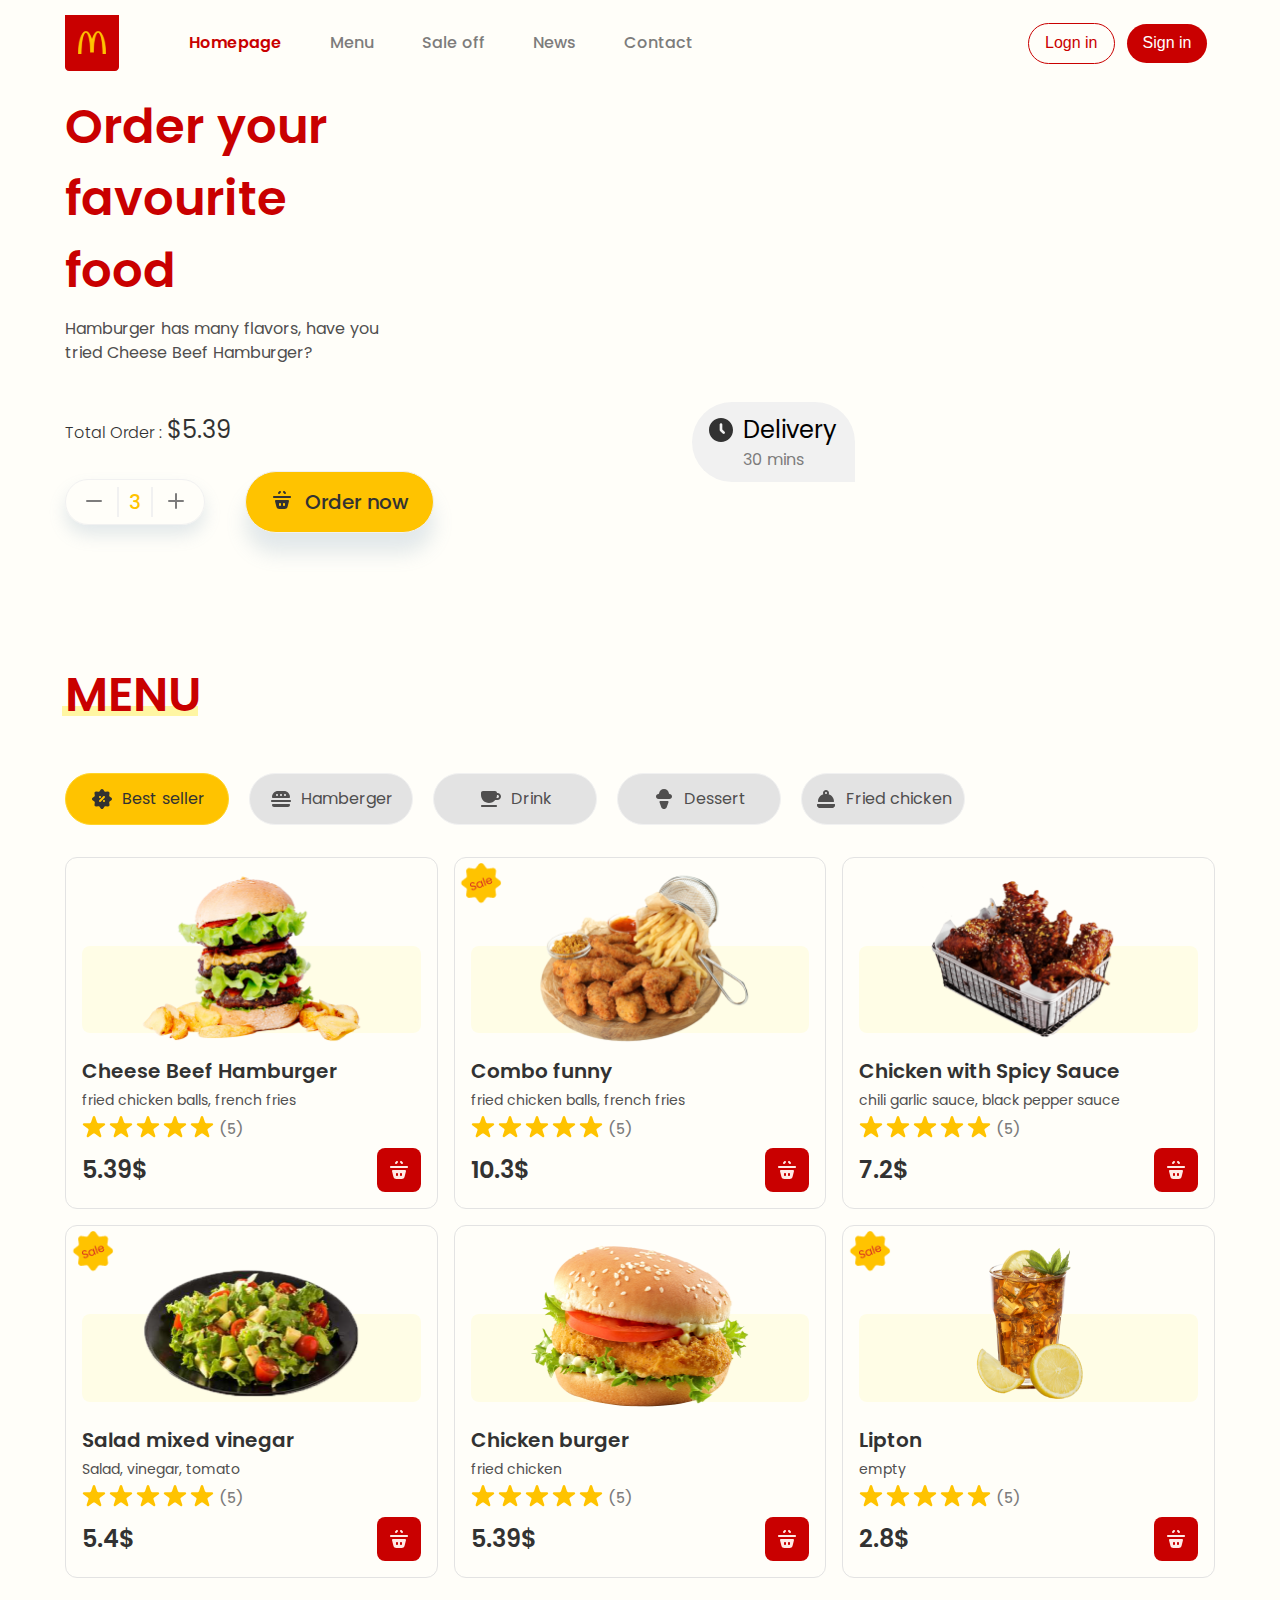
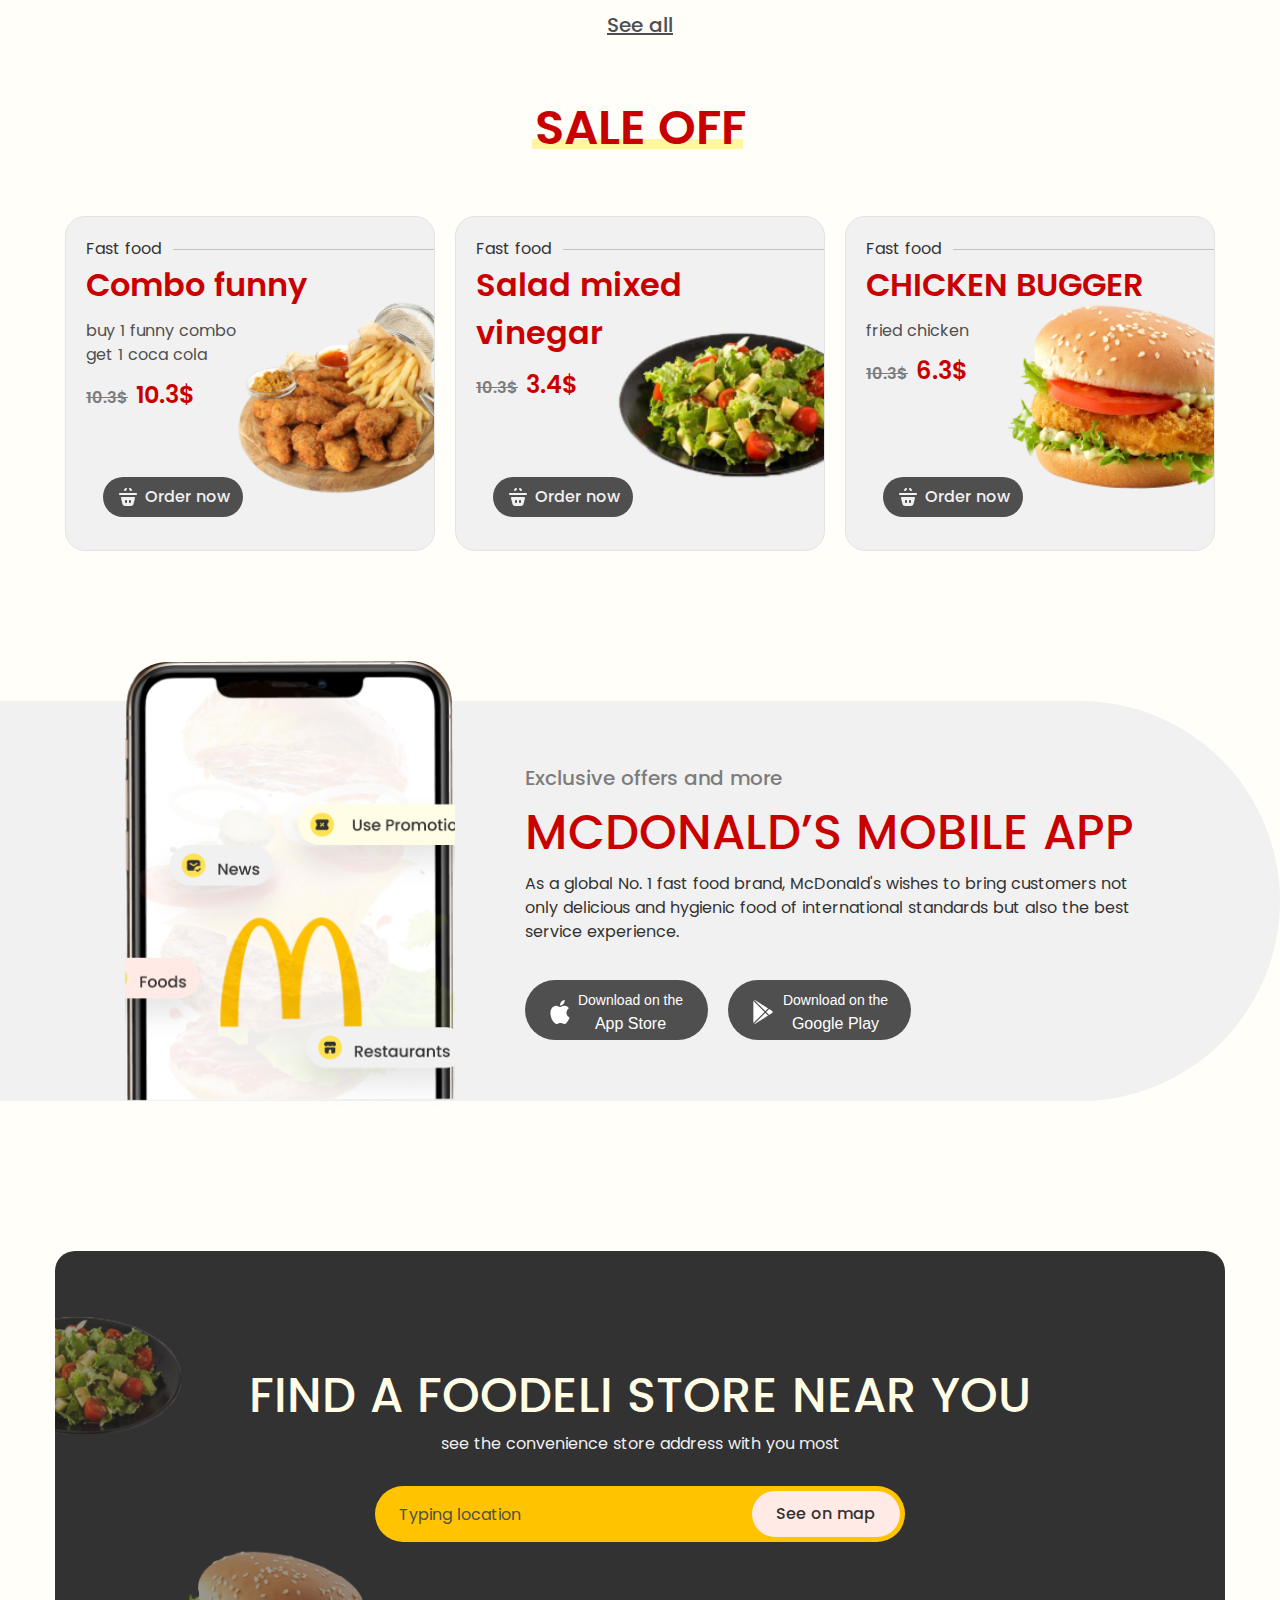
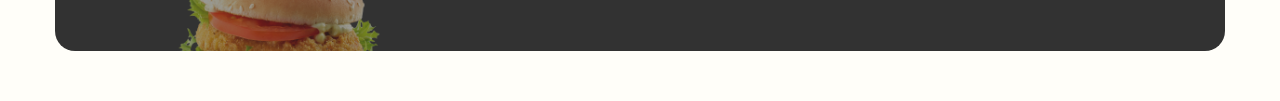
==== commit e6fdff12: "develop location seaction" ====
--- a/index.html
+++ b/index.html
@@ -545,7 +545,6 @@
                 </div>
             </div>
         </main>
-
         <div class="mobile">
             <div class="img">
                 <img src="./images/Group 22.png" alt="" />
@@ -603,6 +602,23 @@
             </div>
         </div>
 
+        <div class="location containter_site">
+            <div class="image_salad">
+                <img src="./images/products_img/4.png" alt="">
+            </div>
+            <div class="image_burger">
+                <img src="./images/products_img/5.png" alt="">
+            </div>
+            <div class="title">
+                <h1>FIND A FOODELI STORE NEAR YOU</h1>
+                <h6>see the convenience store address with you most</h6>
+            </div>
+            <div class="input_box">
+                <input type="text" placeholder="Typing location">
+                <span>See on map</span>
+            </div>
+        </div>
+
         <footer class="footer"></footer>
     </body>
 </html>
--- a/styles/main.css
+++ b/styles/main.css
@@ -3,4 +3,6 @@
 @import url(./variables.css);
 @import url(./header.css);
 @import url(./main-site.css);
+@import url(./location..css);
+
 @import url(./media..css);
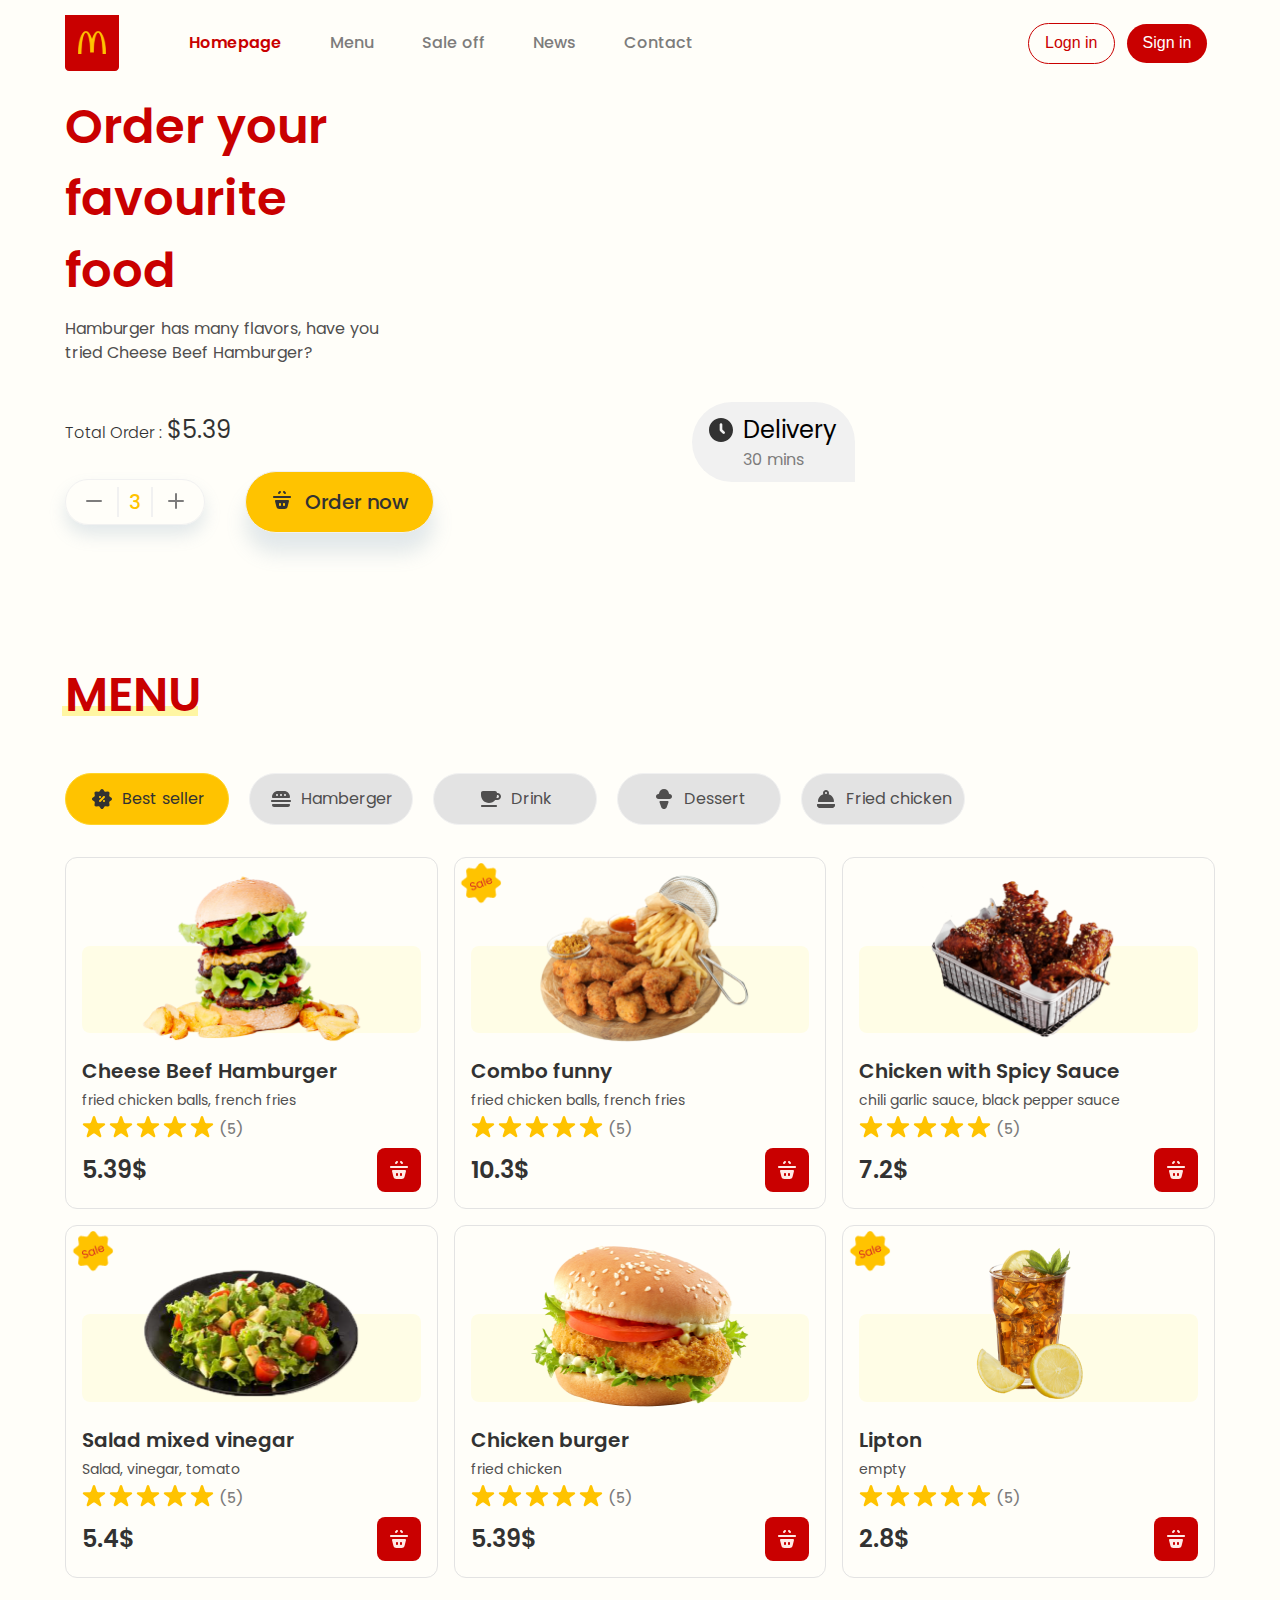
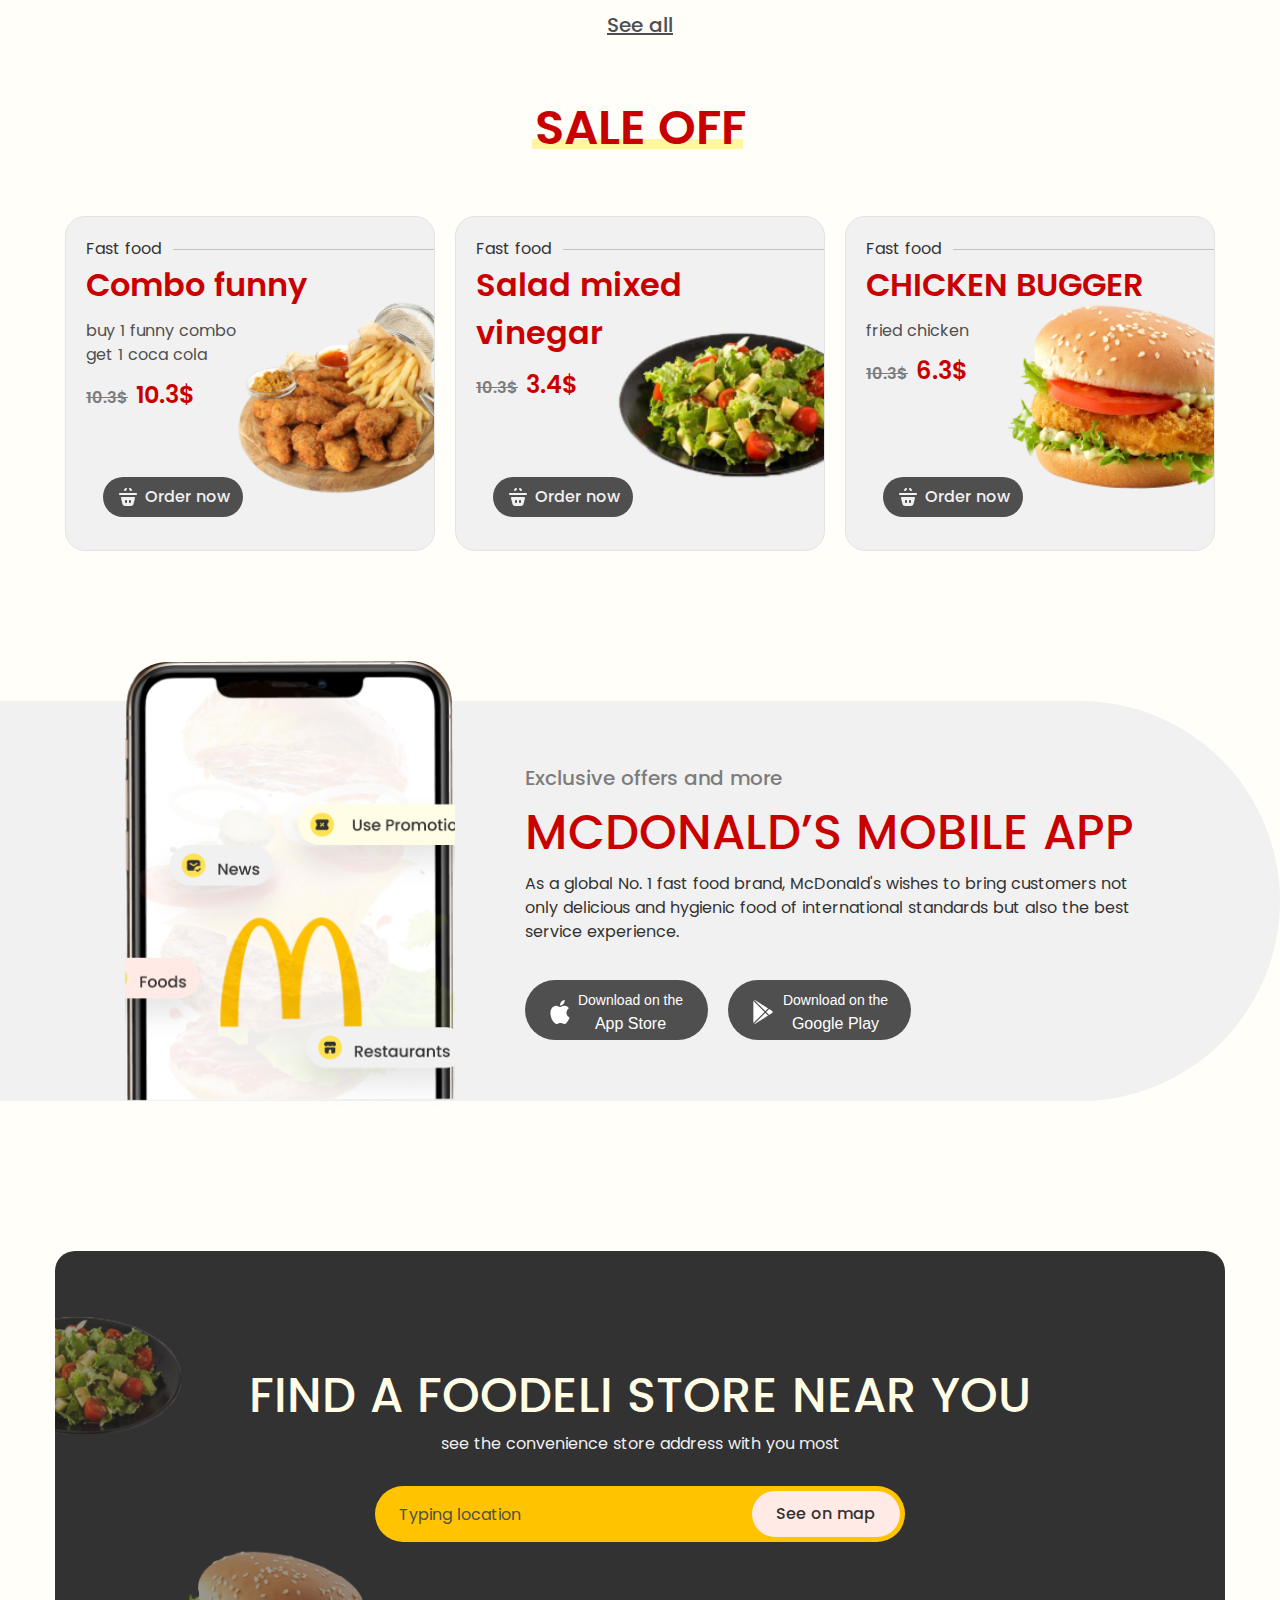
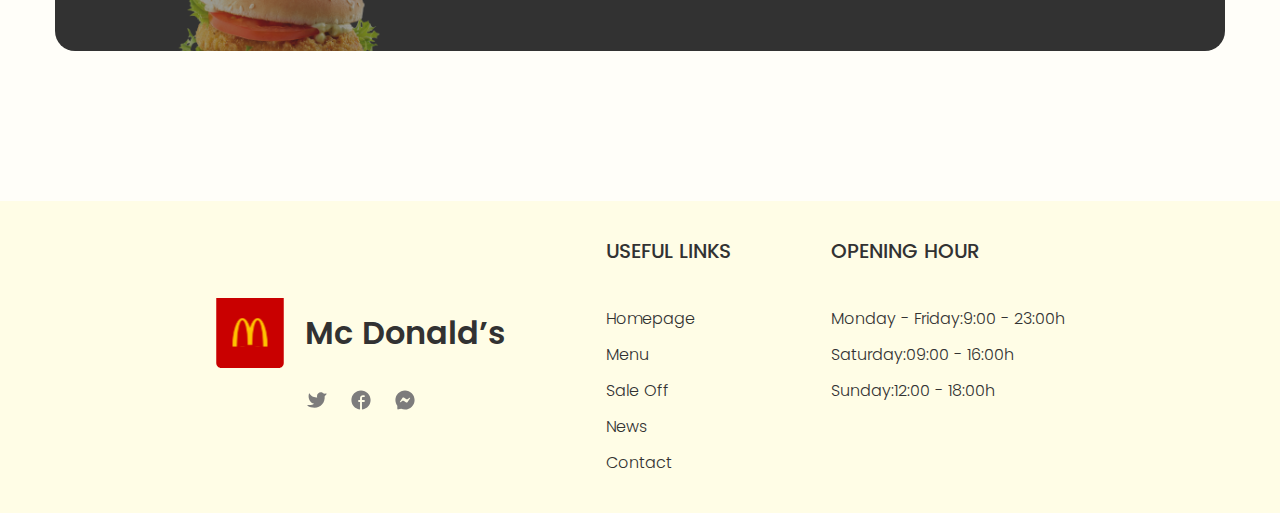
==== commit db4f54a7: "develop footer" ====
--- a/index.html
+++ b/index.html
@@ -601,24 +601,53 @@
                 </div>
             </div>
         </div>
-
         <div class="location containter_site">
             <div class="image_salad">
-                <img src="./images/products_img/4.png" alt="">
+                <img src="./images/products_img/4.png" alt="" />
             </div>
             <div class="image_burger">
-                <img src="./images/products_img/5.png" alt="">
+                <img src="./images/products_img/5.png" alt="" />
             </div>
             <div class="title">
                 <h1>FIND A FOODELI STORE NEAR YOU</h1>
                 <h6>see the convenience store address with you most</h6>
             </div>
             <div class="input_box">
-                <input type="text" placeholder="Typing location">
+                <input type="text" placeholder="Typing location" />
                 <span>See on map</span>
             </div>
         </div>
 
-        <footer class="footer"></footer>
+        <footer class="footer">
+            <div class="useful_links">
+                <h1>USEFUL LINKS</h1>
+                <ul>
+                    <li><a href="/">Homepage</a></li>
+                    <li><a href="/">Menu</a></li>
+                    <li><a href="/">Sale Off</a></li>
+                    <li><a href="/">News</a></li>
+                    <li><a href="/">Contact</a></li>
+                </ul>
+            </div>
+            <div class="opening_hour">
+                <h1>OPENING HOUR</h1>
+                <ul>
+                    <li>Monday - Friday:9:00 - 23:00h</li>
+                    <li>Saturday:09:00 - 16:00h</li>
+                    <li>Sunday:12:00 - 18:00h</li>
+                </ul>
+            </div>
+            <div class="sns">
+                <div class="">
+                    <img src="./images/lgo.svg" alt="">
+                    <h1>Mc Donald’s</h1>
+                </div>
+                <ul>
+                    <li><img src="./images/sns/Twitter.svg" alt=""></li>
+                    <li><img src="images/sns/Facebook.svg" alt=""></li>
+                    <li><img src="./images/sns/Messenger.svg" alt=""></li>
+                </ul>
+            </div>
+        </footer>
     </body>
 </html>
--- a/styles/main.css
+++ b/styles/main.css
@@ -3,6 +3,7 @@
 @import url(./variables.css);
 @import url(./header.css);
 @import url(./main-site.css);
-@import url(./location..css);
+@import url(./location.css);
+@import url(./footer.css);
 
 @import url(./media..css);
